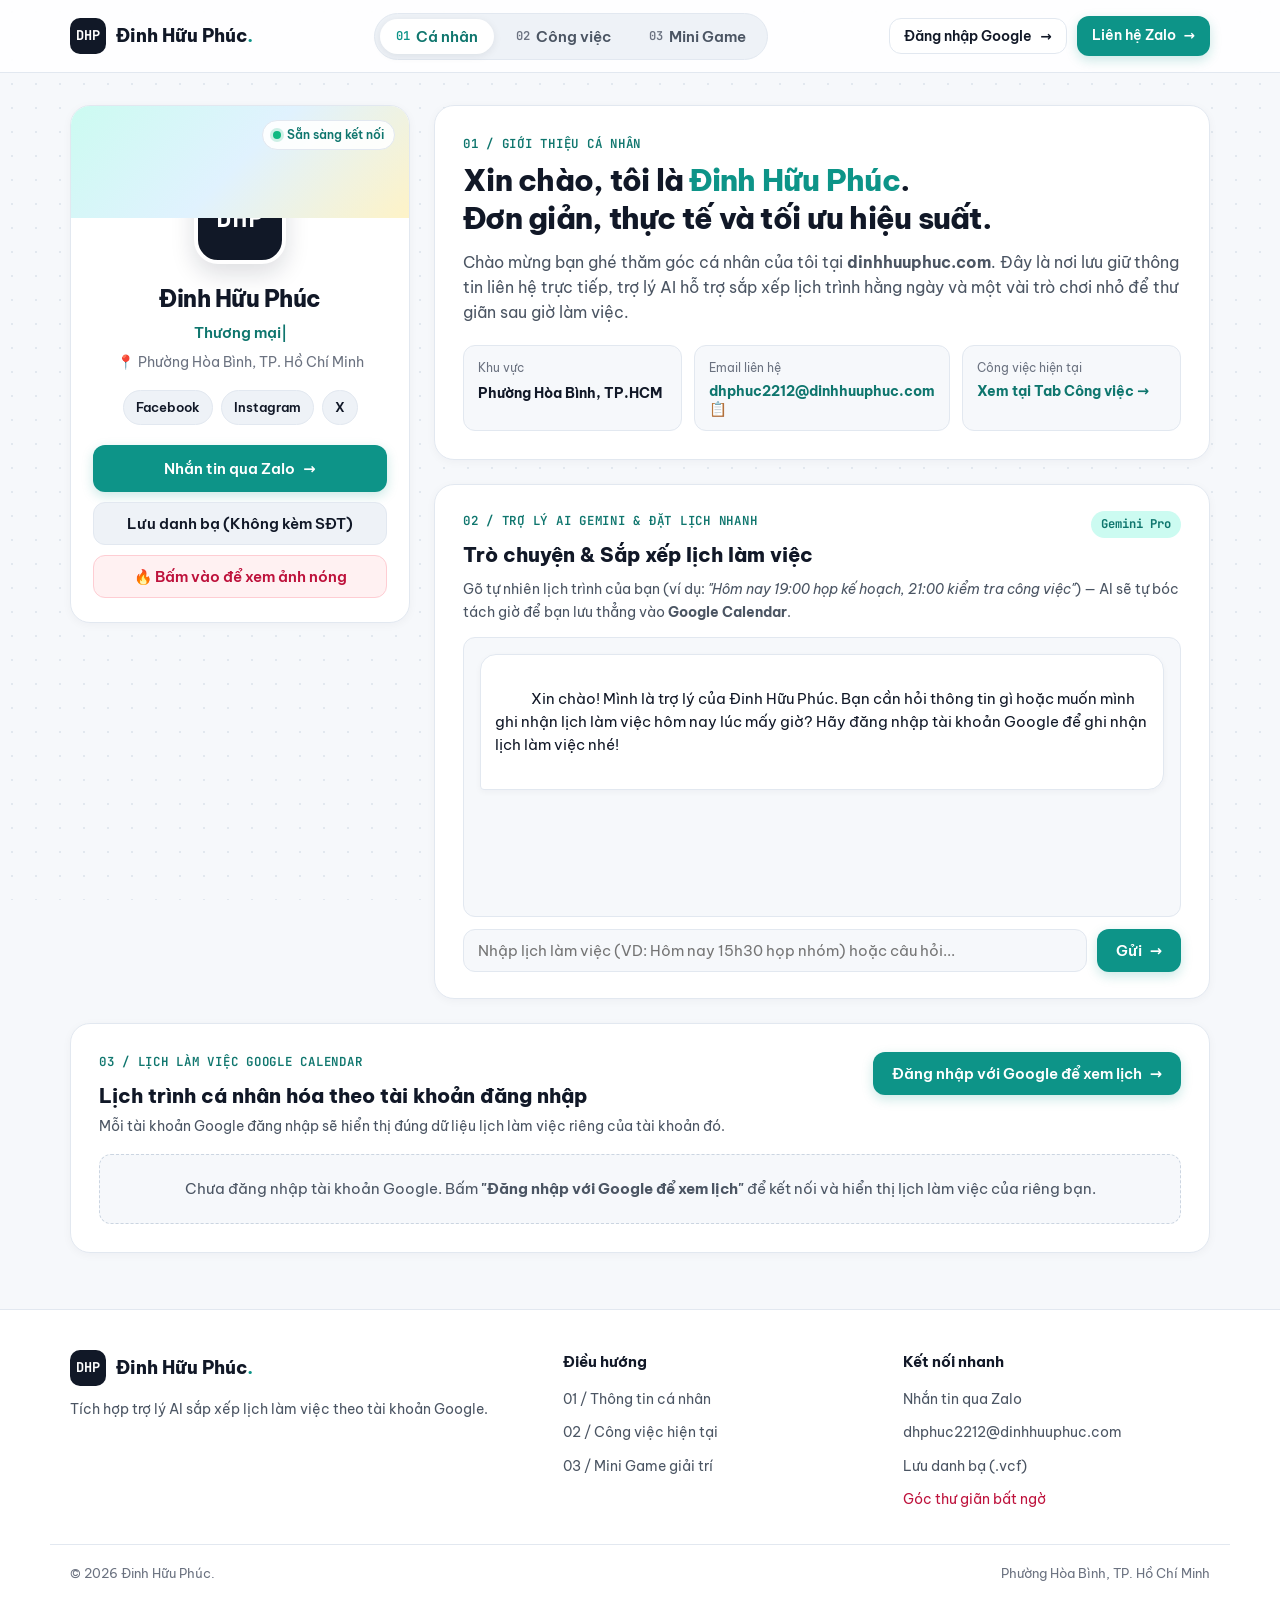
==== index.html @ 6a7efa5b "Update index.html" ====
<script src="./js/calendar-helpers.js"></script>
<script src="./js/calendar-api.js"></script>
<script src="./js/calendar-render.js"></script>
<script src="./js/calendar-ai-bridge.js"></script>
<script src="./js/calendar.js"></script><!DOCTYPE html>
<html lang="vi">
<head>
  <meta charset="UTF-8" />
  <meta name="viewport" content="width=device-width, initial-scale=1.0" />
  <title>Đinh Hữu Phúc — Profile</title>
  <meta name="description" content="Trang thông tin cá nhân của Đinh Hữu Phúc — Kết nối trực tiếp, trợ lý AI Gemini và tiện ích giải trí." />

  <!-- Fonts hiện đại hỗ trợ tiếng Việt sắc nét -->
  <link rel="preconnect" href="https://fonts.googleapis.com" />
  <link rel="preconnect" href="https://fonts.gstatic.com" crossorigin />
  <link href="https://fonts.googleapis.com/css2?family=Be+Vietnam+Pro:wght@400;500;600;700;800&family=JetBrains+Mono:wght@500;600&display=swap" rel="stylesheet" />

  <!-- Google Identity Services (cho Đăng nhập Google & Google Calendar) -->
  <script src="https://accounts.google.com/gsi/client" async defer></script>

  <!-- Tách riêng từng file CSS -->
  <link rel="stylesheet" href="./css/style.css" />
  <link rel="stylesheet" href="./css/chat.css" />
  <link rel="stylesheet" href="./css/calendar-timeline.css" />
  <link rel="stylesheet" href="./css/caro.css" />
  <link rel="stylesheet" href="./css/snake.css" />
  <link rel="stylesheet" href="./css/sudoku.css" />
</head>
<body>
  <!-- Thanh tiến trình cuộn trên mép màn hình -->
  <div id="scrollProgress" class="scroll-progress"></div>

  <!-- Nền chấm tối giản tươi sáng -->
  <div class="ambient-bg" aria-hidden="true"></div>

  <!-- HEADER HOÀN CHỈNH (Phong cách Jony gọn gàng) -->
  <header class="site-header">
    <div class="container header-inner">
      <a href="#about" class="brand-logo" data-tab="about">
        <span class="brand-mark">DHP</span>
        <span class="brand-name">Đinh Hữu Phúc<span class="brand-dot">.</span></span>
      </a>

      <nav class="main-nav" aria-label="Menu chính">
        <button type="button" class="nav-btn active" data-tab="about">
          <span class="nav-num">01</span> Cá nhân
        </button>
        <button type="button" class="nav-btn" data-tab="work">
          <span class="nav-num">02</span> Công việc
        </button>
        <button type="button" class="nav-btn" data-tab="minigame">
          <span class="nav-num">03</span> Mini Game
        </button>
      </nav>

      <div class="header-actions">
        <div id="headerAuthArea" class="header-auth">
          <button type="button" id="googleLoginHeaderBtn" class="btn btn-outline btn-sm hover-arrow">
            <span>Đăng nhập Google</span>
            <span class="arrow">→</span>
          </button>
        </div>
        <a href="https://zalo.me/0983533945" target="_blank" rel="noopener noreferrer" class="btn btn-primary btn-sm hover-arrow">
          <span>Liên hệ Zalo</span>
          <span class="arrow">→</span>
        </a>
      </div>
    </div>
  </header>

  <!-- VÙNG NẠP NỘI DUNG TỪNG TAB -->
  <main class="site-main">
    <div id="sectionMount" class="container section-mount">
      <div class="skeleton-loader">Đang tải không gian cá nhân...</div>
    </div>
  </main>

  <!-- FOOTER HOÀN CHỈNH -->
  <footer class="site-footer">
    <div class="container footer-top">
      <div class="footer-brand-col">
        <div class="footer-logo">
          <span class="brand-mark">DHP</span>
          <span class="brand-name">Đinh Hữu Phúc<span class="brand-dot">.</span></span>
        </div>
        <p class="footer-bio">
        Tích hợp trợ lý AI sắp xếp lịch làm việc theo tài khoản Google.
        </p>
      </div>

      <div class="footer-links-col">
        <h4 class="footer-heading">Điều hướng</h4>
        <ul class="footer-list">
          <li><button type="button" class="footer-nav-link" data-tab="about">01 / Thông tin cá nhân</button></li>
          <li><button type="button" class="footer-nav-link" data-tab="work">02 / Công việc hiện tại</button></li>
          <li><button type="button" class="footer-nav-link" data-tab="minigame">03 / Mini Game giải trí</button></li>
        </ul>
      </div>

      <div class="footer-links-col">
        <h4 class="footer-heading">Kết nối nhanh</h4>
        <ul class="footer-list">
          <li><a href="https://zalo.me/0983533945" target="_blank" rel="noopener noreferrer">Nhắn tin qua Zalo</a></li>
          <li><a href="mailto:contact@gaoongdu.vn">dhphuc2212@dinhhuuphuc.com</a></li>
          <li><button type="button" id="footerVcardBtn" class="footer-nav-link">Lưu danh bạ (.vcf)</button></li>
          <li><button type="button" id="footerTrollBtn" class="footer-nav-link text-danger-soft">Góc thư giãn bất ngờ</button></li>
        </ul>
      </div>
    </div>

    <div class="container footer-bottom">
      <p>© 2026 Đinh Hữu Phúc.</p>
      <p class="footer-loc">Phường Hòa Bình, TP. Hồ Chí Minh</p>
    </div>
  </footer>

  <!-- MODAL TROLL VUI VẺ -->
  <div id="trollModal" class="modal-backdrop hidden" role="dialog" aria-modal="true" aria-labelledby="trollTitle">
    <div class="modal-card hover-card">
      <div class="modal-badge">CẢNH BÁO TÒ MÒ</div>
      <h3 id="trollTitle">Bị bắt quả tang rồi nhé!</h3>
      <p id="trollMessage">
        Làm gì có ảnh nóng nào ở đây đâu! Quay lại trò chuyện với AI hoặc chơi thử ván Cờ Caro, Rắn săn mồi nhé.
      </p>
      <div class="modal-actions">
        <button type="button" id="closeTrollBtn" class="btn btn-primary hover-arrow">
          <span>Đã hiểu, quay lại</span>
          <span class="arrow">→</span>
        </button>
      </div>
    </div>
  </div>

  <!-- TOAST THÔNG BÁO -->
  <div id="toastNotice" class="toast-notice" role="status" aria-live="polite"></div>

  <!-- Tách riêng từng file JS -->
<!-- Tách riêng từng file JS -->
    <script src="./js/work.js"></script>
    <script src="./js/calendar-helpers.js"></script>
    <script src="./js/calendar-api.js"></script>
    <script src="./js/calendar-render.js"></script>
    <script src="./js/calendar-ai-bridge.js"></script>
    <script src="./js/calendar.js"></script>
    <script src="./js/chat.js"></script>
    <script src="./js/caro.js"></script>
    <script src="./js/snake.js"></script>
    <script src="./js/sudoku.js"></script>
    <script src="./js/app.js"></script>
</body>
</html>
---- css/style.css ----
:root {
  --bg-page: #f6f8fb;
  --bg-surface: #ffffff;
  --bg-subtle: #eef2f7;
  --text-primary: #111827;
  --text-secondary: #4b5563;
  --text-muted: #6b7280;
  --border-color: #e2e8f0;
  --border-hover: #0d9488;
  --accent: #0d9488;
  --accent-dark: #0f766e;
  --accent-soft: #ccfbf1;
  --warm-accent: #d97706;
  --shadow-sm: 0 2px 10px rgba(15, 23, 42, 0.04);
  --shadow-hover: 0 14px 30px rgba(13, 148, 136, 0.12);
  --radius-lg: 20px;
  --radius-md: 12px;
  --radius-sm: 8px;
  --font-sans: "Be Vietnam Pro", system-ui, -apple-system, sans-serif;
  --font-mono: "JetBrains Mono", monospace;
}

* {
  box-sizing: border-box;
  margin: 0;
  padding: 0;
}

html {
  scroll-behavior: smooth;
}

body {
  font-family: var(--font-sans);
  background-color: var(--bg-page);
  color: var(--text-primary);
  line-height: 1.6;
  min-height: 100vh;
  display: flex;
  flex-direction: column;
  position: relative;
  overflow-x: hidden;
}

.ambient-bg {
  position: fixed;
  inset: 0;
  z-index: -1;
  background-image: radial-gradient(#cbd5e1 1px, transparent 1px);
  background-size: 24px 24px;
  opacity: 0.45;
  pointer-events: none;
}

.scroll-progress {
  position: fixed;
  top: 0;
  left: 0;
  height: 3px;
  width: 0%;
  background: linear-gradient(90deg, var(--accent), #2dd4bf, var(--warm-accent));
  z-index: 1000;
  transition: width 0.1s ease-out;
}

.container {
  width: 100%;
  max-width: 1180px;
  margin: 0 auto;
  padding: 0 20px;
}

.site-header {
  position: sticky;
  top: 0;
  z-index: 900;
  background: rgba(255, 255, 255, 0.86);
  backdrop-filter: blur(14px);
  border-bottom: 1px solid var(--border-color);
}

.header-inner {
  height: 72px;
  display: flex;
  align-items: center;
  justify-content: space-between;
  gap: 16px;
}

.brand-logo {
  display: inline-flex;
  align-items: center;
  gap: 10px;
  text-decoration: none;
  color: var(--text-primary);
  font-weight: 800;
  font-size: 1.1rem;
}

.brand-mark {
  display: inline-flex;
  align-items: center;
  justify-content: center;
  width: 36px;
  height: 36px;
  border-radius: 10px;
  background: var(--text-primary);
  color: #ffffff;
  font-family: var(--font-mono);
  font-size: 0.85rem;
  font-weight: 700;
  transition: transform 0.25s ease, background-color 0.25s ease;
}

.brand-logo:hover .brand-mark {
  transform: rotate(-6deg) scale(1.05);
  background: var(--accent);
}

.brand-dot {
  color: var(--accent);
}

.main-nav {
  display: flex;
  align-items: center;
  gap: 6px;
  background: var(--bg-subtle);
  padding: 5px;
  border-radius: 999px;
  border: 1px solid var(--border-color);
}

.nav-btn {
  border: none;
  background: transparent;
  color: var(--text-secondary);
  font-family: inherit;
  font-size: 0.92rem;
  font-weight: 600;
  padding: 8px 16px;
  border-radius: 999px;
  cursor: pointer;
  display: inline-flex;
  align-items: center;
  gap: 6px;
  transition: all 0.22s ease;
}

.nav-num {
  font-family: var(--font-mono);
  font-size: 0.76rem;
  color: var(--text-muted);
}

.nav-btn:hover {
  color: var(--text-primary);
  background: rgba(255, 255, 255, 0.7);
}

.nav-btn.active {
  background: var(--bg-surface);
  color: var(--accent-dark);
  box-shadow: 0 2px 8px rgba(15, 23, 42, 0.08);
}

.nav-btn.active .nav-num {
  color: var(--accent);
}

.header-actions {
  display: flex;
  align-items: center;
  gap: 10px;
}

.btn {
  display: inline-flex;
  align-items: center;
  justify-content: center;
  gap: 8px;
  font-family: inherit;
  font-weight: 600;
  font-size: 0.92rem;
  padding: 11px 18px;
  border-radius: var(--radius-md);
  border: 1px solid transparent;
  cursor: pointer;
  text-decoration: none;
  transition: transform 0.22s ease, box-shadow 0.22s ease, background-color 0.22s ease, border-color 0.22s ease;
}

.btn-sm {
  padding: 8px 14px;
  font-size: 0.85rem;
}

.btn-block {
  width: 100%;
}

.btn-primary {
  background: var(--accent);
  color: #ffffff;
  box-shadow: 0 4px 12px rgba(13, 148, 136, 0.22);
}

.btn-primary:hover {
  background: var(--accent-dark);
  transform: translateY(-2px);
  box-shadow: 0 8px 20px rgba(13, 148, 136, 0.3);
}

.btn-secondary {
  background: var(--bg-subtle);
  color: var(--text-primary);
  border-color: var(--border-color);
}

.btn-secondary:hover {
  background: #e2e8f0;
  border-color: #cbd5e1;
}

.btn-outline {
  background: var(--bg-surface);
  color: var(--text-primary);
  border-color: var(--border-color);
}

.btn-outline:hover {
  border-color: var(--accent);
  color: var(--accent-dark);
  transform: translateY(-2px);
}

.btn-troll {
  background: #fff1f2;
  color: #be123c;
  border-color: #fecdd3;
}

.btn-troll:hover {
  background: #ffe4e6;
  border-color: #fda4af;
}

.hover-arrow .arrow {
  display: inline-block;
  transition: transform 0.22s ease;
}

.hover-arrow:hover .arrow {
  transform: translateX(4px);
}

.hover-card {
  background: var(--bg-surface);
  border: 1px solid var(--border-color);
  border-radius: var(--radius-lg);
  box-shadow: var(--shadow-sm);
  transition: transform 0.28s cubic-bezier(0.22, 1, 0.36, 1), box-shadow 0.28s ease, border-color 0.28s ease;
}

.hover-card:hover {
  transform: translateY(-3px);
  border-color: rgba(13, 148, 136, 0.45);
  box-shadow: var(--shadow-hover);
}

.hover-lift {
  transition: transform 0.22s ease, border-color 0.22s ease, background-color 0.22s ease;
}

.hover-lift:hover {
  transform: translateY(-2px);
  border-color: var(--accent);
}

.site-main {
  flex: 1;
  padding: 32px 0 56px;
}

.fade-slide-in {
  animation: fadeSlideUp 0.36s cubic-bezier(0.22, 1, 0.36, 1) forwards;
}

@keyframes fadeSlideUp {
  from {
    opacity: 0;
    transform: translateY(12px);
  }
  to {
    opacity: 1;
    transform: translateY(0);
  }
}

.hero-grid {
  display: grid;
  grid-template-columns: 340px 1fr;
  gap: 24px;
  align-items: start;
}

.profile-card {
  overflow: hidden;
  text-align: center;
}

.profile-cover {
  height: 112px;
  background: linear-gradient(135deg, #ccfbf1 0%, #e0f2fe 50%, #fef3c7 100%);
  position: relative;
  padding: 14px;
  display: flex;
  justify-content: flex-end;
  align-items: flex-start;
}

.status-pill {
  display: inline-flex;
  align-items: center;
  gap: 6px;
  background: rgba(255, 255, 255, 0.9);
  border: 1px solid var(--border-color);
  padding: 4px 10px;
  border-radius: 999px;
  font-size: 0.78rem;
  font-weight: 600;
  color: var(--accent-dark);
}

.status-dot {
  width: 8px;
  height: 8px;
  border-radius: 50%;
  background: #10b981;
  box-shadow: 0 0 0 3px rgba(16, 185, 129, 0.2);
}

.profile-avatar-wrap {
  margin-top: -46px;
  display: flex;
  justify-content: center;
}

.profile-avatar-monogram,
.profile-avatar-img {
  width: 92px;
  height: 92px;
  border-radius: 24px;
  border: 4px solid var(--bg-surface);
  background: var(--text-primary);
  color: #ffffff;
  font-family: var(--font-mono);
  font-size: 1.65rem;
  font-weight: 700;
  display: flex;
  align-items: center;
  justify-content: center;
  box-shadow: 0 10px 24px rgba(15, 23, 42, 0.14);
  object-fit: cover;
}

.profile-body {
  padding: 16px 22px 24px;
}

.profile-name {
  font-size: 1.45rem;
  font-weight: 800;
  letter-spacing: -0.02em;
}

.profile-role {
  color: var(--accent-dark);
  font-weight: 600;
  font-size: 0.92rem;
  margin-top: 4px;
  min-height: 24px;
}

.cursor-blink {
  animation: blink 1s infinite;
}

@keyframes blink {
  50% { opacity: 0; }
}

.profile-address {
  font-size: 0.88rem;
  color: var(--text-muted);
  margin-top: 6px;
}

.social-row {
  display: flex;
  justify-content: center;
  gap: 8px;
  margin: 16px 0 20px;
}

.social-pill {
  padding: 6px 12px;
  border-radius: 999px;
  border: 1px solid var(--border-color);
  background: var(--bg-subtle);
  color: var(--text-primary);
  font-size: 0.82rem;
  font-weight: 600;
  text-decoration: none;
}

.profile-cta-stack {
  display: flex;
  flex-direction: column;
  gap: 10px;
}

.intro-column {
  display: flex;
  flex-direction: column;
  gap: 24px;
}

.intro-card {
  padding: 28px;
}

.section-eyebrow {
  font-family: var(--font-mono);
  font-size: 0.78rem;
  font-weight: 600;
  letter-spacing: 0.06em;
  color: var(--accent-dark);
  margin-bottom: 8px;
}

.hero-headline {
  font-size: 1.85rem;
  line-height: 1.28;
  font-weight: 800;
  letter-spacing: -0.025em;
  margin-bottom: 12px;
}

.text-accent {
  color: var(--accent);
}

.hero-subtext {
  color: var(--text-secondary);
  font-size: 0.98rem;
  margin-bottom: 20px;
}

.info-mini-grid {
  display: grid;
  grid-template-columns: repeat(3, 1fr);
  gap: 12px;
}

.info-mini-box {
  background: var(--bg-page);
  border: 1px solid var(--border-color);
  border-radius: var(--radius-md);
  padding: 12px 14px;
  display: flex;
  flex-direction: column;
  gap: 4px;
}

.mini-label {
  font-size: 0.78rem;
  color: var(--text-muted);
}

.mini-value {
  font-size: 0.9rem;
  font-weight: 700;
  color: var(--text-primary);
  text-align: left;
  background: none;
  border: none;
  padding: 0;
  font-family: inherit;
}

.copy-trigger,
.link-trigger {
  cursor: pointer;
  color: var(--accent-dark);
}

.work-hero-card,
.pricing-card {
  padding: 28px;
  margin-bottom: 24px;
}

.work-hero-top {
  display: flex;
  justify-content: space-between;
  align-items: flex-start;
  gap: 16px;
  flex-wrap: wrap;
  margin-bottom: 14px;
}

.section-title {
  font-size: 1.65rem;
  font-weight: 800;
  letter-spacing: -0.02em;
}

.work-company {
  font-size: 0.98rem;
  color: var(--text-secondary);
  margin-top: 4px;
}

.work-hero-actions {
  display: flex;
  gap: 10px;
  flex-wrap: wrap;
}

.work-desc {
  color: var(--text-secondary);
  margin-bottom: 20px;
}

.pillars-grid {
  display: grid;
  grid-template-columns: repeat(3, 1fr);
  gap: 14px;
}

.pillar-box {
  background: var(--bg-page);
  border: 1px solid var(--border-color);
  border-radius: var(--radius-md);
  padding: 16px;
}

.pillar-num {
  font-family: var(--font-mono);
  font-size: 0.8rem;
  font-weight: 700;
  color: var(--accent);
}

.pillar-box h4 {
  margin: 6px 0 4px;
  font-size: 1rem;
}

.pillar-box p {
  font-size: 0.88rem;
  color: var(--text-secondary);
}

.pricing-header {
  display: flex;
  justify-content: space-between;
  align-items: flex-end;
  gap: 16px;
  flex-wrap: wrap;
  margin-bottom: 18px;
}

.search-input {
  width: 300px;
  max-width: 100%;
  padding: 10px 14px;
  border-radius: var(--radius-md);
  border: 1px solid var(--border-color);
  background: var(--bg-page);
  font-family: inherit;
  font-size: 0.9rem;
  outline: none;
  transition: border-color 0.2s ease;
}

.search-input:focus {
  border-color: var(--accent);
  background: #ffffff;
}

.table-responsive {
  width: 100%;
  overflow-x: auto;
}

.price-table {
  width: 100%;
  border-collapse: collapse;
  font-size: 0.92rem;
}

.price-table th {
  background: var(--bg-subtle);
  color: var(--text-primary);
  font-weight: 700;
  text-align: left;
  padding: 12px 14px;
  border-bottom: 2px solid var(--border-color);
}

.price-table td {
  padding: 12px 14px;
  border-bottom: 1px solid var(--border-color);
  transition: background-color 0.18s ease;
}

.price-table tbody tr:hover td {
  background-color: #f0fdfa;
}

.text-center { text-align: center !important; }
.text-right { text-align: right !important; }

.price-badge {
  font-family: var(--font-mono);
  font-weight: 700;
  color: var(--accent-dark);
}

.site-footer {
  background: var(--bg-surface);
  border-top: 1px solid var(--border-color);
  margin-top: auto;
  padding-top: 40px;
}

.footer-top {
  display: grid;
  grid-template-columns: 1.5fr 1fr 1fr;
  gap: 32px;
  padding-bottom: 32px;
}

.footer-logo {
  display: flex;
  align-items: center;
  gap: 10px;
  font-weight: 800;
  font-size: 1.1rem;
  margin-bottom: 12px;
}

.footer-bio {
  color: var(--text-secondary);
  font-size: 0.9rem;
  max-width: 420px;
}

.footer-heading {
  font-size: 0.92rem;
  font-weight: 700;
  margin-bottom: 12px;
}

.footer-list {
  list-style: none;
  display: flex;
  flex-direction: column;
  gap: 8px;
}

.footer-list a,
.footer-nav-link {
  color: var(--text-secondary);
  text-decoration: none;
  font-size: 0.9rem;
  background: none;
  border: none;
  padding: 0;
  font-family: inherit;
  cursor: pointer;
  text-align: left;
  transition: color 0.2s ease, transform 0.2s ease;
}

.footer-list a:hover,
.footer-nav-link:hover {
  color: var(--accent-dark);
  transform: translateX(3px);
}

.text-danger-soft {
  color: #be123c !important;
}

.footer-bottom {
  border-top: 1px solid var(--border-color);
  padding: 18px 20px;
  display: flex;
  justify-content: space-between;
  align-items: center;
  flex-wrap: wrap;
  gap: 10px;
  font-size: 0.84rem;
  color: var(--text-muted);
}

.modal-backdrop {
  position: fixed;
  inset: 0;
  background: rgba(15, 23, 42, 0.5);
  backdrop-filter: blur(4px);
  display: flex;
  align-items: center;
  justify-content: center;
  padding: 20px;
  z-index: 1200;
}

.modal-backdrop.hidden {
  display: none;
}

.modal-card {
  max-width: 420px;
  width: 100%;
  padding: 28px;
  text-align: center;
}

.modal-badge {
  display: inline-block;
  font-family: var(--font-mono);
  font-size: 0.75rem;
  font-weight: 700;
  padding: 4px 10px;
  border-radius: 999px;
  background: #ffe4e6;
  color: #be123c;
  margin-bottom: 10px;
}

.modal-card h3 {
  font-size: 1.3rem;
  margin-bottom: 8px;
}

.modal-card p {
  color: var(--text-secondary);
  font-size: 0.94rem;
  margin-bottom: 20px;
}

.toast-notice {
  position: fixed;
  bottom: 24px;
  right: 24px;
  background: var(--text-primary);
  color: #ffffff;
  padding: 12px 18px;
  border-radius: var(--radius-md);
  font-size: 0.88rem;
  font-weight: 600;
  box-shadow: 0 12px 28px rgba(15, 23, 42, 0.25);
  opacity: 0;
  transform: translateY(12px);
  pointer-events: none;
  transition: all 0.25s ease;
  z-index: 1300;
}

.toast-notice.show {
  opacity: 1;
  transform: translateY(0);
}

.hidden {
  display: none !important;
}

@media (max-width: 960px) {
  .hero-grid {
    grid-template-columns: 1fr;
  }
  .info-mini-grid,
  .pillars-grid,
  .footer-top {
    grid-template-columns: 1fr;
  }
  .header-inner {
    height: auto;
    padding: 12px 20px;
    flex-wrap: wrap;
  }
  .main-nav {
    order: 3;
    width: 100%;
    justify-content: center;
  }
}
---- css/chat.css ----
.ai-hub-card {
  padding: 26px 28px;
}

.ai-hub-header {
  display: flex;
  justify-content: space-between;
  align-items: flex-start;
  gap: 12px;
  margin-bottom: 8px;
}

.card-title {
  font-size: 1.22rem;
  font-weight: 800;
}

.ai-status-badge {
  font-family: var(--font-mono);
  font-size: 0.76rem;
  font-weight: 700;
  padding: 4px 10px;
  border-radius: 999px;
  background: var(--accent-soft);
  color: var(--accent-dark);
}

.ai-hint {
  font-size: 0.88rem;
  color: var(--text-secondary);
  margin-bottom: 14px;
}

.chat-messages {
  height: 280px;
  overflow-y: auto;
  background: var(--bg-page);
  border: 1px solid var(--border-color);
  border-radius: var(--radius-md);
  padding: 16px;
  display: flex;
  flex-direction: column;
  gap: 12px;
  margin-bottom: 12px;
}

.chat-row {
  display: flex;
  flex-direction: column;
  max-width: 84%;
}

.chat-row.user {
  align-self: flex-end;
  align-items: flex-end;
}

.chat-row.bot {
  align-self: flex-start;
  align-items: flex-start;
}

.chat-sender {
  font-size: 0.72rem;
  font-weight: 700;
  color: var(--text-secondary);
  margin-bottom: 4px;
  padding: 0 4px;
}

.chat-bubble {
  max-width: 100%;
  padding: 10px 14px;
  border-radius: 16px;
  font-size: 0.92rem;
  line-height: 1.55;
  white-space: pre-wrap;
  word-break: break-word;
}

.chat-bubble.bot {
  align-self: flex-start;
  background: #ffffff;
  border: 1px solid var(--border-color);
  border-bottom-left-radius: 4px;
  color: var(--text-primary);
  box-shadow: 0 2px 6px rgba(15, 23, 42, 0.04);
}

.chat-bubble.user {
  align-self: flex-end;
  background: var(--accent);
  border-bottom-right-radius: 4px;
  color: #ffffff;
  box-shadow: 0 2px 6px rgba(13, 148, 136, 0.18);
}

.schedule-draft {
  background: #f0fdfa;
  border: 1px solid #99f6e4;
  border-radius: var(--radius-md);
  padding: 12px 14px;
  margin-top: 8px;
  display: flex;
  justify-content: space-between;
  align-items: center;
  gap: 12px;
  flex-wrap: wrap;
}

.draft-details {
  font-size: 0.88rem;
  color: var(--text-primary);
  margin-top: 2px;
}

.draft-actions {
  display: flex;
  gap: 8px;
}

.chat-input-bar {
  display: flex;
  gap: 10px;
}

.chat-input {
  flex: 1;
  padding: 11px 14px;
  border-radius: var(--radius-md);
  border: 1px solid var(--border-color);
  background: var(--bg-page);
  font-family: inherit;
  font-size: 0.92rem;
  outline: none;
  transition: border-color 0.2s ease, background-color 0.2s ease;
}

.chat-input:focus {
  border-color: var(--accent);
  background: #ffffff;
}

.calendar-section-card {
  margin-top: 24px;
  padding: 28px;
}

.calendar-header {
  display: flex;
  justify-content: space-between;
  align-items: flex-start;
  gap: 16px;
  flex-wrap: wrap;
  margin-bottom: 16px;
}

.calendar-sub {
  font-size: 0.9rem;
  color: var(--text-secondary);
  margin-top: 4px;
}

.calendar-user-bar {
  display: flex;
  justify-content: space-between;
  align-items: center;
  flex-wrap: wrap;
  gap: 12px;
  padding: 12px 16px;
  border-radius: var(--radius-md);
  background: var(--bg-page);
  border: 1px solid var(--border-color);
  margin-bottom: 16px;
}

.user-info-pill {
  display: inline-flex;
  align-items: center;
  gap: 8px;
  font-size: 0.9rem;
}

.user-bar-actions {
  display: flex;
  gap: 8px;
}

.calendar-events-grid {
  display: grid;
  grid-template-columns: repeat(auto-fill, minmax(260px, 1fr));
  gap: 14px;
}

.calendar-empty-state {
  grid-column: 1 / -1;
  padding: 22px;
  text-align: center;
  background: var(--bg-page);
  border: 1px dashed #cbd5e1;
  border-radius: var(--radius-md);
  color: var(--text-secondary);
  font-size: 0.92rem;
}

.event-card {
  background: var(--bg-page);
  border: 1px solid var(--border-color);
  border-left: 4px solid var(--accent);
  border-radius: var(--radius-md);
  padding: 14px 16px;
  transition: transform 0.2s ease, box-shadow 0.2s ease;
}

.event-card:hover {
  transform: translateY(-2px);
  box-shadow: var(--shadow-sm);
}

.event-time {
  font-family: var(--font-mono);
  font-size: 0.8rem;
  font-weight: 600;
  color: var(--accent-dark);
  margin-bottom: 4px;
}

.event-title {
  font-weight: 700;
  font-size: 0.98rem;
  color: var(--text-primary);
}

.event-desc {
  font-size: 0.85rem;
  color: var(--text-secondary);
  margin-top: 4px;
}
---- css/calendar-timeline.css ----
.dhp-agenda-wrap {
  display: flex;
  flex-direction: column;
  gap: 14px;
  width: 100%;
  grid-column: 1 / -1;
}

.dhp-day-toolbar {
  display: flex;
  flex-wrap: wrap;
  align-items: center;
  justify-content: space-between;
  gap: 10px;
  background: #f8fafc;
  border: 1px solid #e2e8f0;
  border-radius: 14px;
  padding: 12px 14px;
}

.dhp-nav-group {
  display: flex;
  align-items: center;
  gap: 8px;
  flex-wrap: wrap;
}

.dhp-date-title-box {
  display: flex;
  align-items: center;
  gap: 8px;
  font-weight: 700;
  font-size: 1.02rem;
  color: #0f172a;
}

.dhp-date-picker {
  border: 1px solid #cbd5e1;
  border-radius: 8px;
  padding: 4px 8px;
  font-size: 0.85rem;
  background: #fff;
  color: #0f172a;
  cursor: pointer;
}

.dhp-sub-toolbar {
  display: flex;
  flex-wrap: wrap;
  align-items: center;
  justify-content: space-between;
  gap: 10px;
  padding: 0 4px;
  font-size: 0.86rem;
  color: #475569;
}

.dhp-toggle-label {
  display: inline-flex;
  align-items: center;
  gap: 6px;
  cursor: pointer;
  user-select: none;
  font-weight: 500;
}

.dhp-weather-pill {
  display: inline-flex;
  align-items: center;
  gap: 6px;
  background: #eff6ff;
  color: #1e40af;
  border: 1px solid #bfdbfe;
  border-radius: 999px;
  padding: 4px 12px;
  font-size: 0.82rem;
  font-weight: 500;
}

.dhp-allday-strip {
  display: flex;
  flex-wrap: wrap;
  align-items: center;
  gap: 8px;
  background: #f1f5f9;
  border-radius: 10px;
  padding: 8px 12px;
  font-size: 0.85rem;
}

.dhp-allday-pill {
  background: #fff;
  border: 1px solid #cbd5e1;
  border-radius: 999px;
  padding: 3px 10px;
  font-weight: 500;
  color: #334155;
  display: inline-flex;
  align-items: center;
  gap: 5px;
}

.dhp-timeline-list {
  display: flex;
  flex-direction: column;
  position: relative;
  padding: 4px 0;
}

.dhp-tl-row {
  display: grid;
  grid-template-columns: 96px 24px 1fr;
  gap: 10px;
  align-items: stretch;
}

.dhp-tl-time {
  text-align: right;
  padding-top: 12px;
  font-size: 0.84rem;
  color: #334155;
  font-weight: 600;
  line-height: 1.3;
}

.dhp-tl-dur {
  display: block;
  font-size: 0.74rem;
  font-weight: 400;
  color: #64748b;
  margin-top: 2px;
}

.dhp-tl-axis {
  display: flex;
  flex-direction: column;
  align-items: center;
  position: relative;
}

.dhp-tl-line {
  width: 2px;
  flex: 1;
  background: #e2e8f0;
}

.dhp-tl-dot {
  width: 12px;
  height: 12px;
  border-radius: 50%;
  margin-top: 15px;
  flex-shrink: 0;
  background: #94a3b8;
  border: 2px solid #fff;
  box-shadow: 0 0 0 2px #cbd5e1;
  z-index: 1;
}

.dhp-tl-row.is-past .dhp-tl-dot {
  background: #94a3b8;
  box-shadow: 0 0 0 2px #e2e8f0;
}

.dhp-tl-row.is-now .dhp-tl-dot {
  background: #0f766e;
  box-shadow: 0 0 0 3px #99f6e4;
}

.dhp-tl-row.is-upcoming .dhp-tl-dot {
  background: #2563eb;
  box-shadow: 0 0 0 2px #bfdbfe;
}

.dhp-tl-card {
  margin: 6px 0;
  background: #fff;
  border: 1px solid #e2e8f0;
  border-left-width: 4px;
  border-radius: 12px;
  padding: 11px 14px;
  transition: all 0.2s ease;
  box-shadow: 0 1px 3px rgba(15, 23, 42, 0.03);
}

.dhp-tl-row.is-past .dhp-tl-card {
  opacity: 0.68;
  background: #f8fafc;
}

.dhp-tl-row.is-now .dhp-tl-card {
  border-color: #0f766e;
  border-left-width: 5px;
  background: #f0fdfa;
  box-shadow: 0 4px 12px rgba(15, 118, 110, 0.1);
}

/* Nhãn màu theo nhóm công việc */
.dhp-tag-urgent {
  border-left-color: #dc2626 !important;
}
.dhp-tag-business {
  border-left-color: #059669 !important;
}
.dhp-tag-meeting {
  border-left-color: #d97706 !important;
}
.dhp-tag-personal {
  border-left-color: #2563eb !important;
}

.dhp-card-top {
  display: flex;
  align-items: flex-start;
  justify-content: space-between;
  gap: 10px;
}

.dhp-card-title {
  font-weight: 700;
  font-size: 0.96rem;
  color: #0f172a;
  line-height: 1.4;
}

.dhp-tl-row.is-past .dhp-card-title {
  text-decoration: line-through;
  color: #64748b;
}

.dhp-badges {
  display: flex;
  flex-wrap: wrap;
  align-items: center;
  gap: 6px;
  margin-bottom: 4px;
}

.dhp-badge {
  font-size: 0.72rem;
  font-weight: 700;
  padding: 2px 8px;
  border-radius: 999px;
  letter-spacing: 0.02em;
}

.dhp-badge-now {
  background: #0f766e;
  color: #fff;
}
.dhp-badge-countdown {
  background: #fef3c7;
  color: #92400e;
}
.dhp-badge-cat-urgent {
  background: #fee2e2;
  color: #b91c1c;
}
.dhp-badge-cat-business {
  background: #d1fae5;
  color: #065f46;
}
.dhp-badge-cat-meeting {
  background: #fef3c7;
  color: #92400e;
}
.dhp-badge-cat-personal {
  background: #dbeafe;
  color: #1e40af;
}

.dhp-card-desc {
  font-size: 0.84rem;
  color: #475569;
  margin-top: 4px;
  white-space: pre-line;
}

.dhp-rain-warn {
  margin-top: 6px;
  font-size: 0.8rem;
  color: #b45309;
  background: #fffbeb;
  border: 1px solid #fde68a;
  border-radius: 8px;
  padding: 5px 9px;
  display: inline-block;
}

.dhp-subtasks {
  margin-top: 8px;
  padding-top: 8px;
  border-top: 1px dashed #e2e8f0;
  display: flex;
  flex-direction: column;
  gap: 4px;
}

.dhp-subtask-item {
  display: flex;
  align-items: center;
  gap: 6px;
  font-size: 0.82rem;
  color: #334155;
  cursor: pointer;
}

.dhp-subtask-item.done span {
  text-decoration: line-through;
  color: #94a3b8;
}

.dhp-add-subtask {
  margin-top: 4px;
  display: inline-flex;
  align-items: center;
  gap: 4px;
  font-size: 0.78rem;
  color: #0f766e;
  background: none;
  border: none;
  padding: 0;
  cursor: pointer;
  font-weight: 600;
}

.dhp-free-slot {
  display: grid;
  grid-template-columns: 96px 24px 1fr;
  gap: 10px;
  align-items: center;
  margin: 2px 0;
}

.dhp-free-banner {
  border: 1px dashed #cbd5e1;
  border-radius: 10px;
  padding: 6px 12px;
  font-size: 0.8rem;
  color: #64748b;
  display: flex;
  align-items: center;
  justify-content: space-between;
  gap: 8px;
  background: rgba(248, 250, 252, 0.7);
}

.dhp-quick-add-btn {
  background: none;
  border: none;
  color: #0f766e;
  font-weight: 600;
  font-size: 0.8rem;
  cursor: pointer;
  padding: 0;
}

.dhp-quick-add-btn:hover {
  text-decoration: underline;
}

.dhp-now-divider {
  display: grid;
  grid-template-columns: 96px 24px 1fr;
  gap: 10px;
  align-items: center;
  margin: 2px 0;
}

.dhp-now-label {
  text-align: right;
  font-size: 0.74rem;
  font-weight: 700;
  color: #dc2626;
}

.dhp-now-line {
  height: 2px;
  background: #dc2626;
  position: relative;
  border-radius: 2px;
}

@media (max-width: 640px) {
  .dhp-tl-row,
  .dhp-free-slot,
  .dhp-now-divider {
    grid-template-columns: 72px 18px 1fr;
    gap: 6px;
  }
  .dhp-tl-time {
    font-size: 0.78rem;
  }
}
/* Checkbox hoàn thành cho từng sự kiện chính */
.dhp-event-title-row {
  display: flex;
  align-items: center;
  gap: 10px;
  margin-top: 4px;
}

.dhp-event-done-cb {
  width: 18px;
  height: 18px;
  accent-color: var(--accent, #0d9488);
  cursor: pointer;
  flex-shrink: 0;
}

.dhp-tl-row.is-done .dhp-card-title {
  text-decoration: line-through;
  opacity: 0.65;
}

.dhp-card-actions {
  display: flex;
  align-items: center;
  gap: 6px;
  flex-shrink: 0;
}

/* Form chỉnh sửa sự kiện ngay tại thẻ */
.dhp-edit-box {
  margin-top: 12px;
  padding: 12px;
  background: #f8fafc;
  border: 1px solid #cbd5e1;
  border-radius: 10px;
  display: flex;
  flex-direction: column;
  gap: 8px;
}

.dhp-edit-grid {
  display: grid;
  grid-template-columns: 1.4fr 1fr 1fr;
  gap: 8px;
}

@media (max-width: 640px) {
  .dhp-edit-grid {
    grid-template-columns: 1fr;
  }
}

.dhp-edit-input {
  width: 100%;
  padding: 7px 10px;
  border: 1px solid #cbd5e1;
  border-radius: 8px;
  font-family: inherit;
  font-size: 0.86rem;
  background: #ffffff;
}

.dhp-edit-input:focus {
  outline: none;
  border-color: var(--accent, #0d9488);
}

.dhp-edit-actions {
  display: flex;
  justify-content: flex-end;
  gap: 8px;
  margin-top: 4px;
}
/* Nhóm nút hành động bên phải thanh điều hướng ngày */
.dhp-nav-right {
  display: flex;
  align-items: center;
  gap: 8px;
  flex-wrap: wrap;
}

/* Khung form thêm lịch thủ công mở trượt đầu timeline */
.dhp-manual-create-box {
  margin-bottom: 16px;
  padding: 16px;
  background: #f0fdfa;
  border: 1px solid #99f6e4;
  border-radius: 12px;
  display: flex;
  flex-direction: column;
  gap: 10px;
  box-shadow: 0 4px 12px rgba(13, 148, 136, 0.08);
  animation: dhpSlideDown 0.2s ease-out;
}

@keyframes dhpSlideDown {
  from {
    opacity: 0;
    transform: translateY(-6px);
  }
  to {
    opacity: 1;
    transform: translateY(0);
  }
}

.dhp-manual-create-header {
  display: flex;
  justify-content: space-between;
  align-items: center;
  font-size: 0.92rem;
  font-weight: 700;
  color: var(--accent-dark, #0f766e);
}

.dhp-manual-create-header span.dhp-date-hint {
  font-size: 0.8rem;
  font-weight: 600;
  color: var(--text-secondary, #64748b);
}

.dhp-empty-actions {
  display: flex;
  justify-content: center;
  gap: 10px;
  flex-wrap: wrap;
  margin-top: 10px;
}
---- css/caro.css ----
.minigame-shell {
  padding: 28px;
}

.minigame-header {
  display: flex;
  justify-content: space-between;
  align-items: center;
  gap: 16px;
  flex-wrap: wrap;
  margin-bottom: 20px;
}

.game-switcher {
  display: flex;
  gap: 8px;
  flex-wrap: wrap;
}

.game-tab-btn {
  padding: 9px 16px;
  border-radius: var(--radius-md);
  border: 1px solid var(--border-color);
  background: var(--bg-page);
  font-family: inherit;
  font-weight: 600;
  font-size: 0.9rem;
  cursor: pointer;
  transition: all 0.2s ease;
}

.game-tab-btn:hover {
  border-color: var(--accent);
}

.game-tab-btn.active {
  background: var(--accent);
  color: #ffffff;
  border-color: var(--accent);
}

.game-toolbar {
  display: flex;
  justify-content: space-between;
  align-items: center;
  gap: 12px;
  flex-wrap: wrap;
  margin-bottom: 16px;
  padding: 12px 16px;
  background: var(--bg-page);
  border-radius: var(--radius-md);
  border: 1px solid var(--border-color);
}

.game-controls-left,
.game-controls-right {
  display: flex;
  align-items: center;
  gap: 10px;
  flex-wrap: wrap;
}

.game-select {
  padding: 7px 12px;
  border-radius: var(--radius-sm);
  border: 1px solid var(--border-color);
  font-family: inherit;
  font-size: 0.88rem;
  background: #ffffff;
}

.game-status-pill {
  font-size: 0.88rem;
  font-weight: 600;
  color: var(--text-primary);
}

.caro-board-wrap {
  width: 100%;
  overflow-x: auto;
  display: flex;
  justify-content: center;
  padding: 8px 0;
}

.caro-board {
  display: grid;
  grid-template-columns: repeat(15, 34px);
  grid-template-rows: repeat(15, 34px);
  border: 2px solid #94a3b8;
  background: #ffffff;
}

.caro-cell {
  width: 34px;
  height: 34px;
  border: 1px solid #e2e8f0;
  display: flex;
  align-items: center;
  justify-content: center;
  font-family: var(--font-mono);
  font-weight: 800;
  font-size: 1rem;
  cursor: pointer;
  user-select: none;
  transition: background-color 0.15s ease;
}

.caro-cell:hover {
  background-color: #f0fdfa;
}

.caro-cell.x {
  color: #0d9488;
}

.caro-cell.o {
  color: #e11d48;
}

.caro-cell.win {
  background-color: #fef08a;
}
---- css/snake.css ----
.snake-stage {
  display: flex;
  flex-direction: column;
  align-items: center;
  gap: 14px;
}

#snakeCanvas {
  background: #f8fafc;
  border: 2px solid #94a3b8;
  border-radius: var(--radius-md);
  max-width: 100%;
  height: auto;
}

.snake-guide {
  font-size: 0.86rem;
  color: var(--text-secondary);
  text-align: center;
}

.snake-dpad {
  display: flex;
  flex-direction: column;
  align-items: center;
  gap: 6px;
}

.dpad-row {
  display: flex;
  gap: 6px;
}

.dpad-btn {
  width: 48px;
  height: 44px;
  border-radius: var(--radius-sm);
  border: 1px solid var(--border-color);
  background: var(--bg-page);
  font-size: 1rem;
  font-weight: 700;
  cursor: pointer;
  transition: background-color 0.15s ease, transform 0.1s ease;
}

.dpad-btn:hover {
  background: var(--accent-soft);
  border-color: var(--accent);
}

.dpad-btn:active {
  transform: scale(0.95);
}
---- css/sudoku.css ----
.sudoku-stage {
  display: flex;
  flex-direction: column;
  align-items: center;
  gap: 16px;
}

.sudoku-grid {
  display: grid;
  grid-template-columns: repeat(9, 40px);
  grid-template-rows: repeat(9, 40px);
  border: 2px solid #1e293b;
  background: #ffffff;
}

.sudoku-cell {
  width: 40px;
  height: 40px;
  border: 1px solid #cbd5e1;
  display: flex;
  align-items: center;
  justify-content: center;
  font-family: var(--font-mono);
  font-size: 1.05rem;
  font-weight: 600;
  cursor: pointer;
  user-select: none;
  transition: background-color 0.15s ease;
}

.sudoku-cell:hover {
  background-color: #f0fdfa;
}

.sudoku-cell.given {
  background-color: #f1f5f9;
  color: #0f172a;
  font-weight: 800;
}

.sudoku-cell.user-val {
  color: #0d9488;
}

.sudoku-cell.selected {
  background-color: #ccfbf1 !important;
  outline: 2px solid #0d9488;
  z-index: 2;
}

.sudoku-cell.conflict {
  background-color: #ffe4e6 !important;
  color: #be123c !important;
}

.sudoku-cell.border-right-thick {
  border-right: 2px solid #1e293b;
}

.sudoku-cell.border-bottom-thick {
  border-bottom: 2px solid #1e293b;
}

.sudoku-numpad {
  display: flex;
  flex-wrap: wrap;
  justify-content: center;
  gap: 8px;
}

.num-btn {
  min-width: 42px;
  height: 42px;
  padding: 0 12px;
  border-radius: var(--radius-sm);
  border: 1px solid var(--border-color);
  background: var(--bg-page);
  font-family: var(--font-mono);
  font-weight: 700;
  font-size: 0.95rem;
  cursor: pointer;
  transition: all 0.15s ease;
}

.num-btn:hover {
  background: var(--accent);
  color: #ffffff;
  border-color: var(--accent);
}

.num-clear {
  font-family: var(--font-sans);
}

@media (max-width: 440px) {
  .sudoku-grid {
    grid-template-columns: repeat(9, 34px);
    grid-template-rows: repeat(9, 34px);
  }
  .sudoku-cell {
    width: 34px;
    height: 34px;
    font-size: 0.92rem;
  }
}
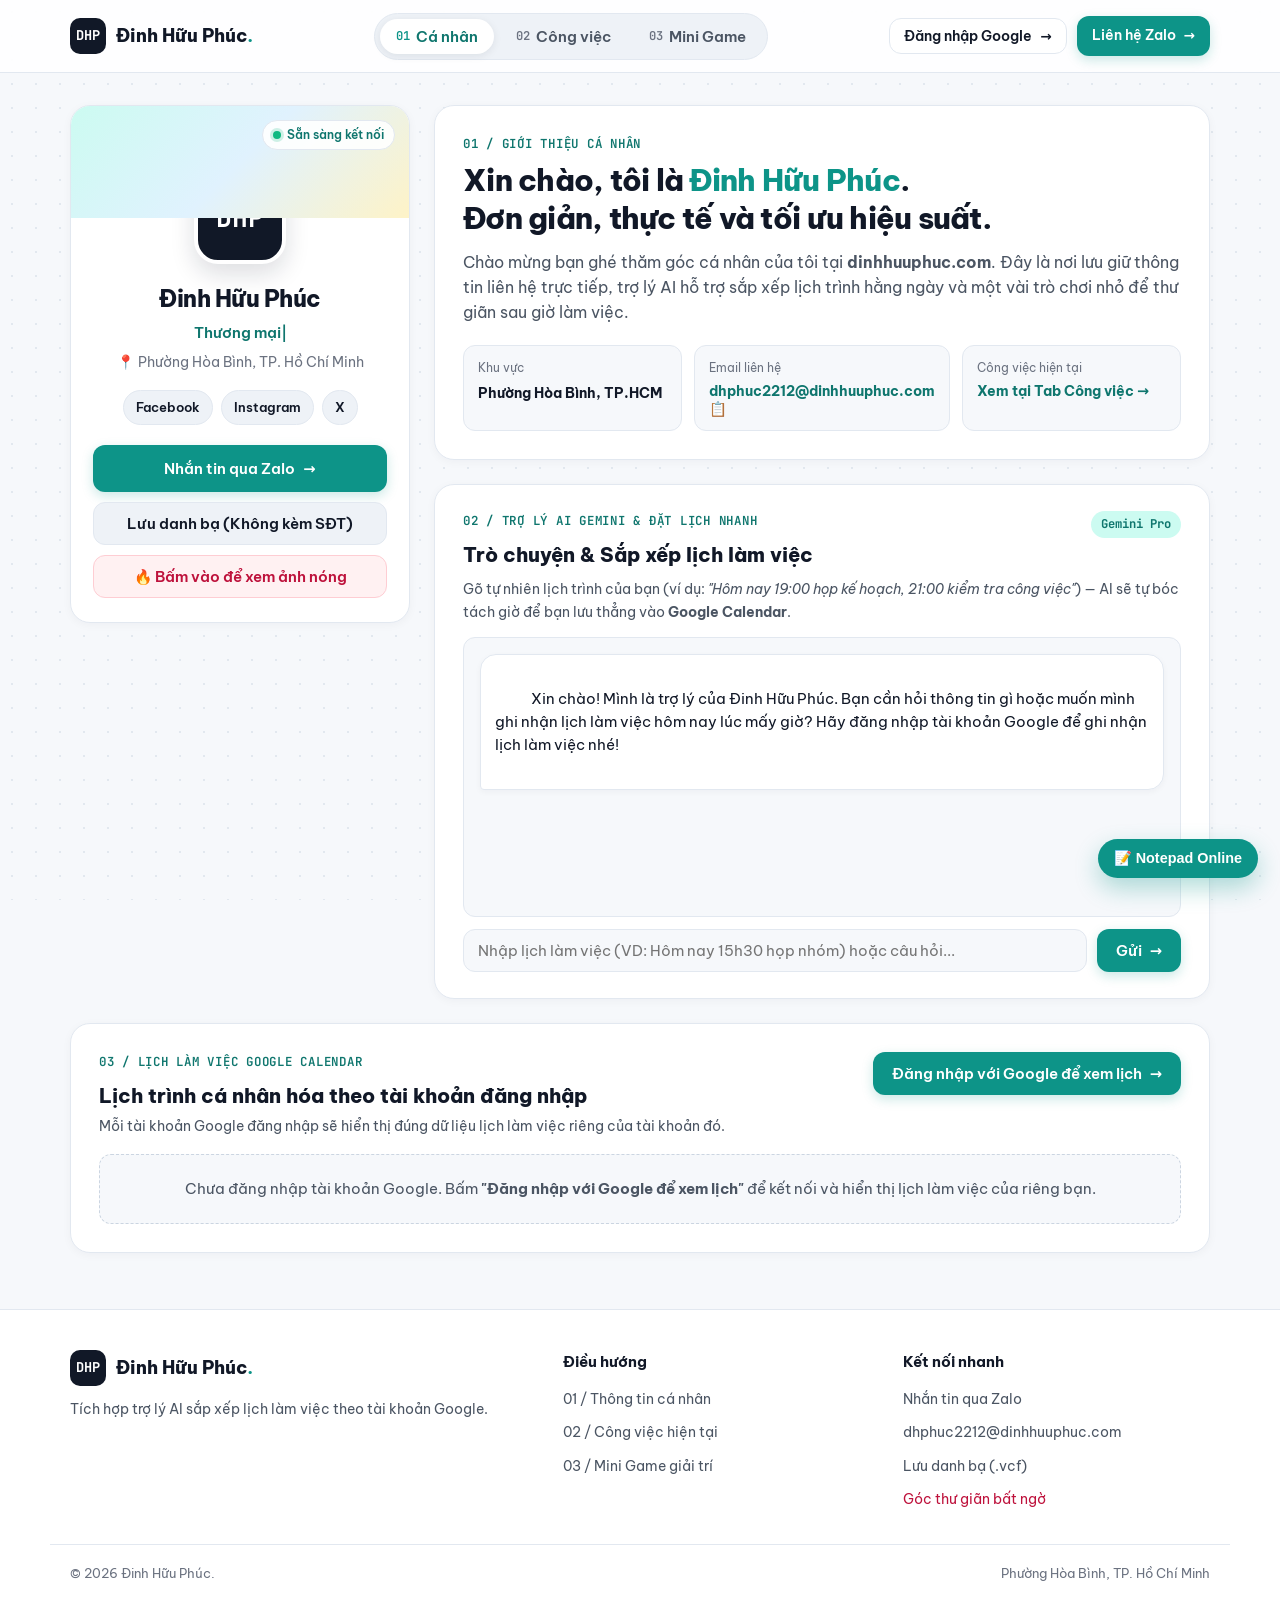
==== commit 913d15b7: "Update index.html" ====
--- a/index.html
+++ b/index.html
@@ -25,6 +25,7 @@
   <link rel="stylesheet" href="./css/caro.css" />
   <link rel="stylesheet" href="./css/snake.css" />
   <link rel="stylesheet" href="./css/sudoku.css" />
+  <link rel="stylesheet" href="./css/notepad.css" />
 </head>
 <body>
   <!-- Thanh tiến trình cuộn trên mép màn hình -->
@@ -147,5 +148,6 @@
     <script src="./js/snake.js"></script>
     <script src="./js/sudoku.js"></script>
     <script src="./js/app.js"></script>
+    <script src="./js/notepad.js"></script>
 </body>
 </html>
--- a/css/notepad.css
+++ b/css/notepad.css
@@ -0,0 +1,179 @@
+/* Nút truy cập nhanh Notepad nổi góc dưới hoặc trên thanh công cụ */
+.dhp-notepad-fab {
+  position: fixed;
+  right: 22px;
+  bottom: 22px;
+  z-index: 900;
+  display: inline-flex;
+  align-items: center;
+  gap: 8px;
+  padding: 11px 16px;
+  border-radius: 999px;
+  background: var(--accent, #0d9488);
+  color: #ffffff;
+  font-weight: 700;
+  font-size: 0.9rem;
+  border: none;
+  box-shadow: 0 10px 25px rgba(13, 148, 136, 0.32);
+  cursor: pointer;
+  transition: transform 0.18s ease, box-shadow 0.18s ease;
+}
+
+.dhp-notepad-fab:hover {
+  transform: translateY(-2px);
+  box-shadow: 0 14px 28px rgba(13, 148, 136, 0.38);
+}
+
+/* Giao diện không gian Notepad Online */
+.dhp-notepad-overlay {
+  position: fixed;
+  inset: 0;
+  z-index: 1200;
+  background: var(--bg-page, #f8fafc);
+  display: flex;
+  flex-direction: column;
+}
+
+.dhp-notepad-overlay.hidden {
+  display: none;
+}
+
+.dhp-np-topbar {
+  display: flex;
+  justify-content: space-between;
+  align-items: center;
+  flex-wrap: wrap;
+  gap: 12px;
+  padding: 12px 20px;
+  background: #ffffff;
+  border-bottom: 1px solid var(--border-color, #e2e8f0);
+}
+
+.dhp-np-brand {
+  display: flex;
+  align-items: center;
+  gap: 10px;
+  flex-wrap: wrap;
+}
+
+.dhp-np-slug-box {
+  display: inline-flex;
+  align-items: center;
+  background: var(--bg-page, #f8fafc);
+  border: 1px solid var(--border-color, #cbd5e1);
+  border-radius: 10px;
+  padding: 4px 10px;
+  font-family: var(--font-mono, monospace);
+  font-size: 0.88rem;
+}
+
+.dhp-np-slug-prefix {
+  color: var(--text-secondary, #64748b);
+  user-select: none;
+}
+
+.dhp-np-slug-input {
+  border: none;
+  background: transparent;
+  font-family: inherit;
+  font-size: 0.9rem;
+  font-weight: 700;
+  color: var(--accent-dark, #0f766e);
+  width: 130px;
+  outline: none;
+}
+
+.dhp-np-actions {
+  display: flex;
+  align-items: center;
+  gap: 8px;
+  flex-wrap: wrap;
+}
+
+.dhp-np-status {
+  font-size: 0.8rem;
+  font-weight: 600;
+  color: var(--text-secondary, #64748b);
+  padding: 4px 10px;
+  border-radius: 999px;
+  background: var(--bg-page, #f1f5f9);
+}
+
+.dhp-np-status.saving {
+  color: #b45309;
+  background: #fef3c7;
+}
+
+.dhp-np-status.saved {
+  color: #0f766e;
+  background: #ccfbf1;
+}
+
+.dhp-np-editor-wrap {
+  flex: 1;
+  max-width: 960px;
+  width: 100%;
+  margin: 0 auto;
+  padding: 18px 20px 24px;
+  display: flex;
+  flex-direction: column;
+  gap: 12px;
+  overflow: hidden;
+}
+
+.dhp-np-title-input {
+  width: 100%;
+  border: none;
+  border-bottom: 1px solid var(--border-color, #e2e8f0);
+  background: transparent;
+  padding: 8px 4px;
+  font-family: inherit;
+  font-size: 1.35rem;
+  font-weight: 800;
+  color: var(--text-primary, #0f172a);
+  outline: none;
+}
+
+.dhp-np-textarea {
+  flex: 1;
+  width: 100%;
+  resize: none;
+  border: 1px solid var(--border-color, #e2e8f0);
+  border-radius: 14px;
+  background: #ffffff;
+  padding: 18px 20px;
+  font-family: inherit;
+  font-size: 1rem;
+  line-height: 1.7;
+  color: var(--text-primary, #1e293b);
+  box-shadow: 0 2px 10px rgba(15, 23, 42, 0.03);
+  outline: none;
+}
+
+.dhp-np-textarea:focus {
+  border-color: var(--accent, #0d9488);
+}
+
+.dhp-np-footer {
+  display: flex;
+  justify-content: space-between;
+  align-items: center;
+  font-size: 0.8rem;
+  color: var(--text-secondary, #64748b);
+  padding: 0 4px;
+}
+
+@media (max-width: 640px) {
+  .dhp-np-topbar {
+    padding: 10px 12px;
+  }
+  .dhp-np-slug-prefix {
+    display: none;
+  }
+  .dhp-np-slug-input {
+    width: 105px;
+  }
+  .dhp-np-editor-wrap {
+    padding: 12px;
+  }
+}
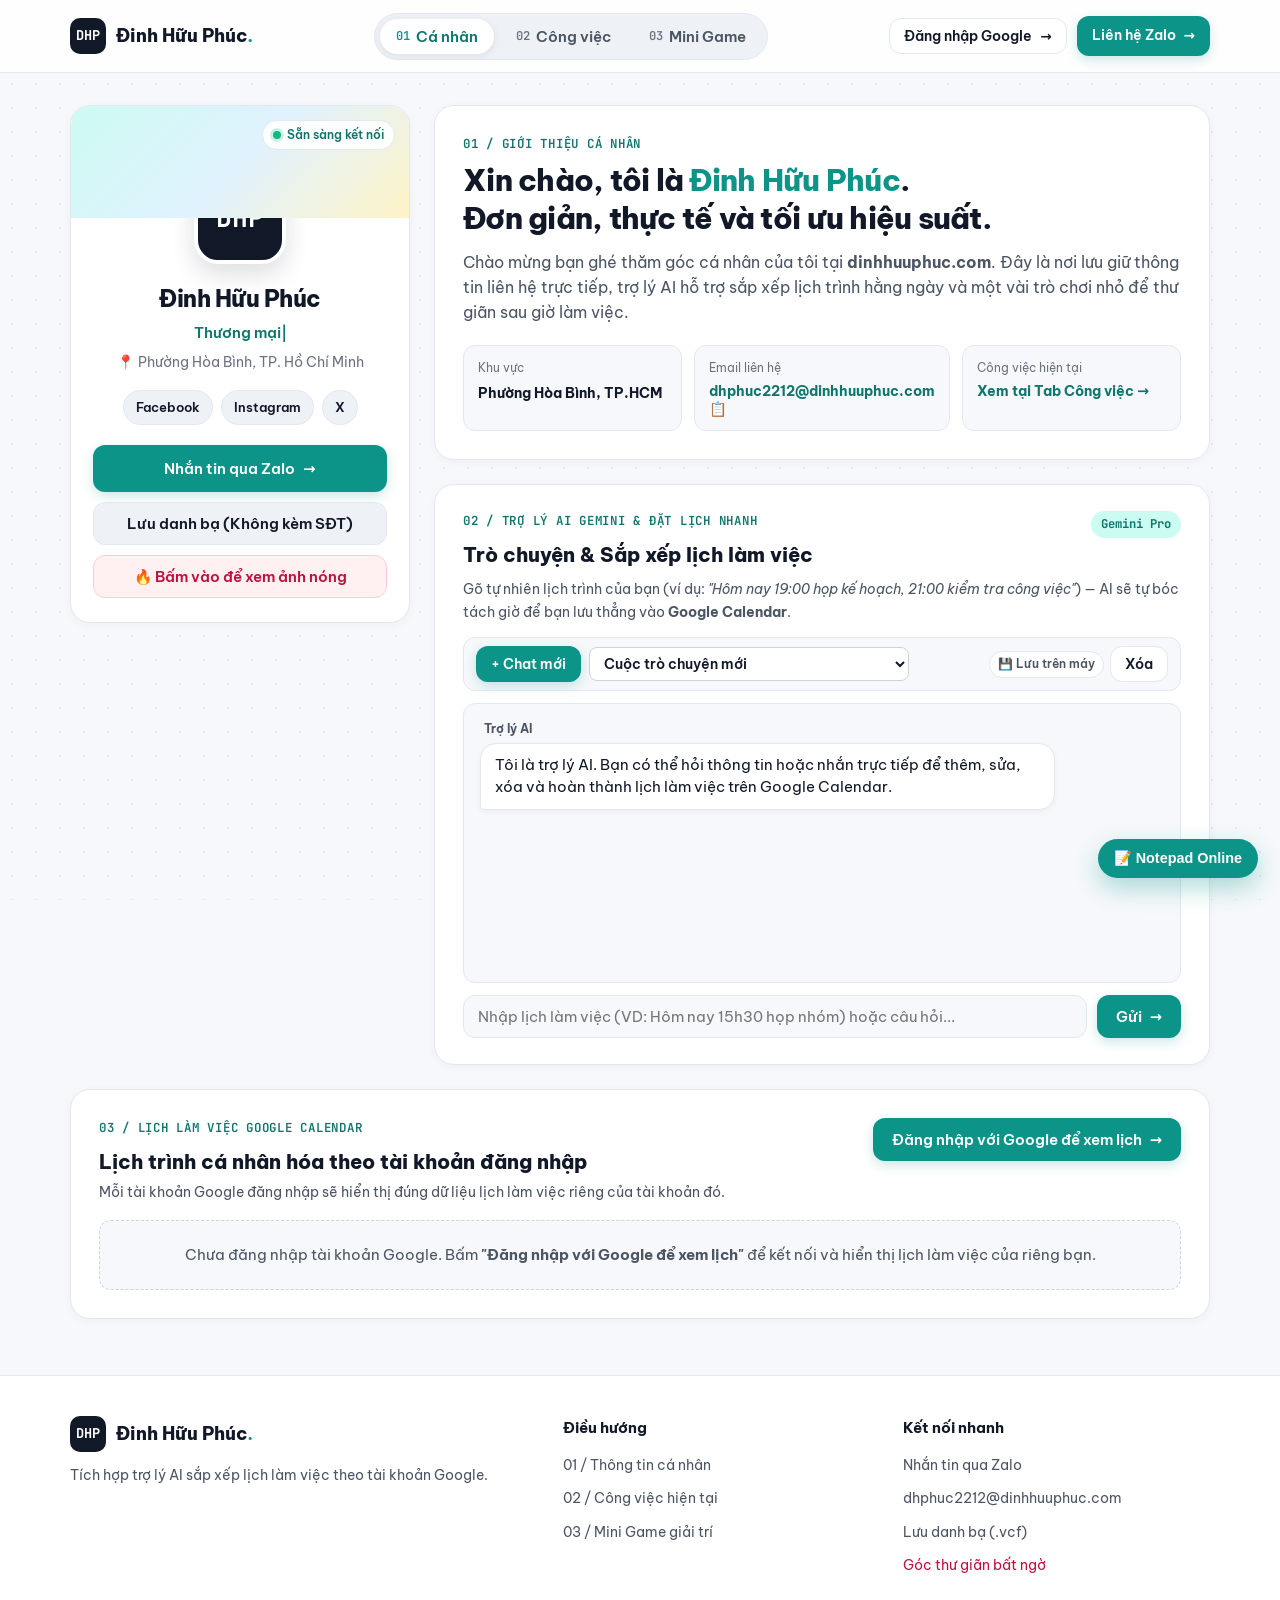
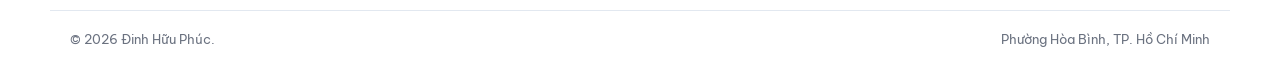
==== commit 6b2a35eb: "Update index.html" ====
--- a/index.html
+++ b/index.html
@@ -1,8 +1,4 @@
-<script src="./js/calendar-helpers.js"></script>
-<script src="./js/calendar-api.js"></script>
-<script src="./js/calendar-render.js"></script>
-<script src="./js/calendar-ai-bridge.js"></script>
-<script src="./js/calendar.js"></script><!DOCTYPE html>
+<!DOCTYPE html>
 <html lang="vi">
 <head>
   <meta charset="UTF-8" />
@@ -19,13 +15,14 @@
   <script src="https://accounts.google.com/gsi/client" async defer></script>
 
   <!-- Tách riêng từng file CSS -->
-  <link rel="stylesheet" href="./css/style.css" />
-  <link rel="stylesheet" href="./css/chat.css" />
-  <link rel="stylesheet" href="./css/calendar-timeline.css" />
-  <link rel="stylesheet" href="./css/caro.css" />
-  <link rel="stylesheet" href="./css/snake.css" />
-  <link rel="stylesheet" href="./css/sudoku.css" />
-  <link rel="stylesheet" href="./css/notepad.css" />
+  <link rel="stylesheet" href="/css/style.css" />
+  <link rel="stylesheet" href="/css/chat.css" />
+  <link rel="stylesheet" href="/css/second-brain.css" />
+  <link rel="stylesheet" href="/css/calendar-timeline.css" />
+  <link rel="stylesheet" href="/css/caro.css" />
+  <link rel="stylesheet" href="/css/snake.css" />
+  <link rel="stylesheet" href="/css/sudoku.css" />
+  <link rel="stylesheet" href="/css/notepad.css" />
 </head>
 <body>
   <!-- Thanh tiến trình cuộn trên mép màn hình -->
@@ -136,18 +133,19 @@
   <div id="toastNotice" class="toast-notice" role="status" aria-live="polite"></div>
 
   <!-- Tách riêng từng file JS -->
-<!-- Tách riêng từng file JS -->
-    <script src="./js/work.js"></script>
-    <script src="./js/calendar-helpers.js"></script>
-    <script src="./js/calendar-api.js"></script>
-    <script src="./js/calendar-render.js"></script>
-    <script src="./js/calendar-ai-bridge.js"></script>
-    <script src="./js/calendar.js"></script>
-    <script src="./js/chat.js"></script>
-    <script src="./js/caro.js"></script>
-    <script src="./js/snake.js"></script>
-    <script src="./js/sudoku.js"></script>
-    <script src="./js/app.js"></script>
-    <script src="./js/notepad.js"></script>
+  <script src="/js/work.js"></script>
+  <script src="/js/calendar-helpers.js"></script>
+  <script src="/js/calendar-api.js"></script>
+  <script src="/js/calendar-render.js"></script>
+  <script src="/js/calendar-ai-bridge.js"></script>
+  <script src="/js/calendar.js"></script>
+  <script src="/js/chat-history.js"></script>
+  <script src="/js/second-brain.js"></script>
+  <script src="/js/chat.js"></script>
+  <script src="/js/caro.js"></script>
+  <script src="/js/snake.js"></script>
+  <script src="/js/sudoku.js"></script>
+  <script src="/js/app.js"></script>
+  <script src="/js/notepad.js"></script>
 </body>
 </html>
--- a/css/chat.css
+++ b/css/chat.css
@@ -236,3 +236,65 @@
   color: var(--text-secondary);
   margin-top: 4px;
 }
+/* Thanh quản lý đa phiên chat AI (giống ChatGPT / Gemini) */
+.ai-history-bar {
+  display: flex;
+  justify-content: space-between;
+  align-items: center;
+  flex-wrap: wrap;
+  gap: 8px;
+  padding: 8px 12px;
+  margin-bottom: 12px;
+  background: var(--bg-page);
+  border: 1px solid var(--border-color);
+  border-radius: var(--radius-md);
+}
+
+.ai-history-left {
+  display: flex;
+  align-items: center;
+  gap: 8px;
+  flex: 1;
+  min-width: 210px;
+}
+
+.ai-thread-select {
+  flex: 1;
+  max-width: 320px;
+  padding: 6px 10px;
+  border-radius: 8px;
+  border: 1px solid #cbd5e1;
+  background: #ffffff;
+  font-family: inherit;
+  font-size: 0.85rem;
+  font-weight: 600;
+  color: var(--text-primary);
+  outline: none;
+  cursor: pointer;
+}
+
+.ai-thread-select:focus {
+  border-color: var(--accent);
+}
+
+.ai-history-right {
+  display: flex;
+  align-items: center;
+  gap: 6px;
+}
+
+.ai-sync-tag {
+  font-size: 0.74rem;
+  font-weight: 600;
+  color: var(--text-secondary);
+  padding: 3px 8px;
+  border-radius: 999px;
+  background: #ffffff;
+  border: 1px solid var(--border-color);
+}
+
+.ai-sync-tag.cloud {
+  color: var(--accent-dark);
+  background: var(--accent-soft);
+  border-color: #99f6e4;
+}
--- a/css/second-brain.css
+++ b/css/second-brain.css
@@ -0,0 +1,165 @@
+.dhp-brain-btn {
+  display: inline-flex;
+  align-items: center;
+  gap: 6px;
+  padding: 5px 11px;
+  border-radius: 999px;
+  border: 1px solid #99f6e4;
+  background: #f0fdfa;
+  color: #0f766e;
+  font-family: inherit;
+  font-size: 0.78rem;
+  font-weight: 700;
+  cursor: pointer;
+  transition: all 0.18s ease;
+}
+
+.dhp-brain-btn:hover {
+  background: #ccfbf1;
+  transform: translateY(-1px);
+}
+
+.dhp-brain-saved-pill {
+  margin-top: 8px;
+  padding: 9px 12px;
+  border-radius: 10px;
+  background: #f0fdfa;
+  border: 1px solid #99f6e4;
+  font-size: 0.83rem;
+  color: #0f766e;
+  display: flex;
+  justify-content: space-between;
+  align-items: center;
+  gap: 10px;
+}
+
+/* Modal quản lý Bộ Não Thứ 2 */
+.dhp-brain-modal {
+  position: fixed;
+  inset: 0;
+  z-index: 1300;
+  background: rgba(15, 23, 42, 0.52);
+  backdrop-filter: blur(3px);
+  display: flex;
+  align-items: center;
+  justify-content: center;
+  padding: 16px;
+}
+
+.dhp-brain-modal.hidden {
+  display: none;
+}
+
+.dhp-brain-dialog {
+  width: 100%;
+  max-width: 780px;
+  max-height: 88vh;
+  background: #ffffff;
+  border-radius: 18px;
+  border: 1px solid var(--border-color, #e2e8f0);
+  box-shadow: 0 24px 50px rgba(15, 23, 42, 0.22);
+  display: flex;
+  flex-direction: column;
+  overflow: hidden;
+}
+
+.dhp-brain-head {
+  padding: 16px 20px;
+  border-bottom: 1px solid var(--border-color, #e2e8f0);
+  display: flex;
+  justify-content: space-between;
+  align-items: center;
+  gap: 12px;
+}
+
+.dhp-brain-head h3 {
+  font-size: 1.08rem;
+  font-weight: 800;
+  margin: 0;
+}
+
+.dhp-brain-body {
+  padding: 16px 20px;
+  overflow-y: auto;
+  display: flex;
+  flex-direction: column;
+  gap: 14px;
+}
+
+.dhp-brain-add-box {
+  background: var(--bg-page, #f8fafc);
+  border: 1px solid var(--border-color, #e2e8f0);
+  border-radius: 12px;
+  padding: 12px;
+  display: flex;
+  flex-direction: column;
+  gap: 8px;
+}
+
+.dhp-brain-input,
+.dhp-brain-textarea {
+  width: 100%;
+  padding: 8px 11px;
+  border-radius: 8px;
+  border: 1px solid #cbd5e1;
+  background: #ffffff;
+  font-family: inherit;
+  font-size: 0.88rem;
+  outline: none;
+}
+
+.dhp-brain-input:focus,
+.dhp-brain-textarea:focus {
+  border-color: var(--accent, #0d9488);
+}
+
+.dhp-brain-textarea {
+  min-height: 76px;
+  resize: vertical;
+}
+
+.dhp-brain-list {
+  display: flex;
+  flex-direction: column;
+  gap: 10px;
+}
+
+.dhp-brain-item {
+  border: 1px solid var(--border-color, #e2e8f0);
+  border-radius: 12px;
+  padding: 12px 14px;
+  background: #ffffff;
+  display: flex;
+  justify-content: space-between;
+  align-items: flex-start;
+  gap: 12px;
+}
+
+.dhp-brain-item-title {
+  font-weight: 700;
+  font-size: 0.94rem;
+  color: var(--text-primary, #0f172a);
+}
+
+.dhp-brain-item-preview {
+  font-size: 0.84rem;
+  color: var(--text-secondary, #475569);
+  margin-top: 4px;
+  line-height: 1.5;
+}
+
+.dhp-brain-tags {
+  display: flex;
+  flex-wrap: wrap;
+  gap: 5px;
+  margin-top: 6px;
+}
+
+.dhp-brain-tag {
+  font-size: 0.72rem;
+  font-weight: 600;
+  padding: 2px 8px;
+  border-radius: 999px;
+  background: #f1f5f9;
+  color: #334155;
+}
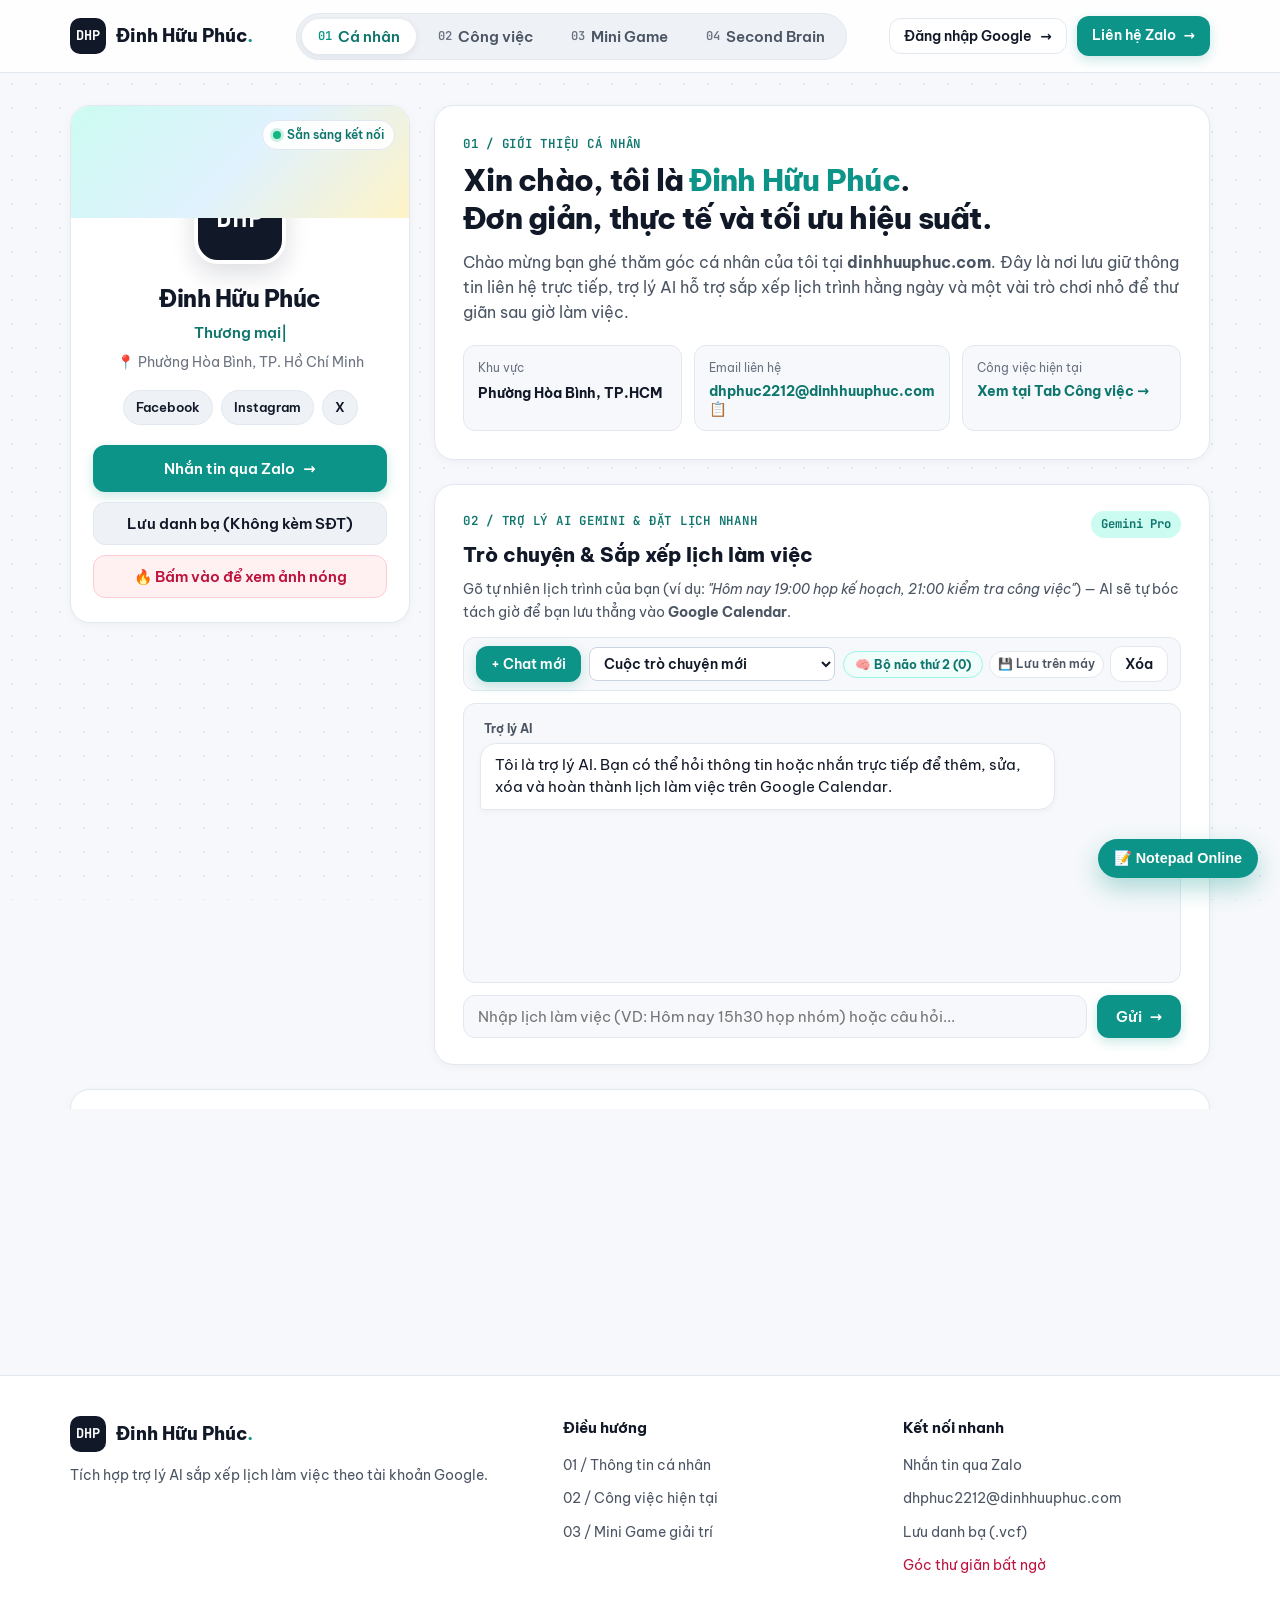
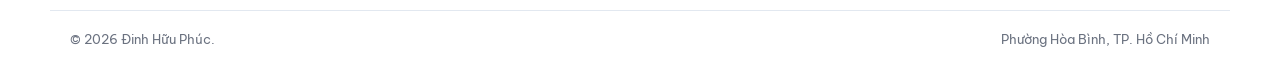
==== commit 12e03406: "Update index.html" ====
--- a/index.html
+++ b/index.html
@@ -48,6 +48,9 @@
         </button>
         <button type="button" class="nav-btn" data-tab="minigame">
           <span class="nav-num">03</span> Mini Game
+        </button>
+        <button type="button" class="nav-btn" data-tab="brain">
+          <span class="nav-num">04</span> Second Brain
         </button>
       </nav>
 
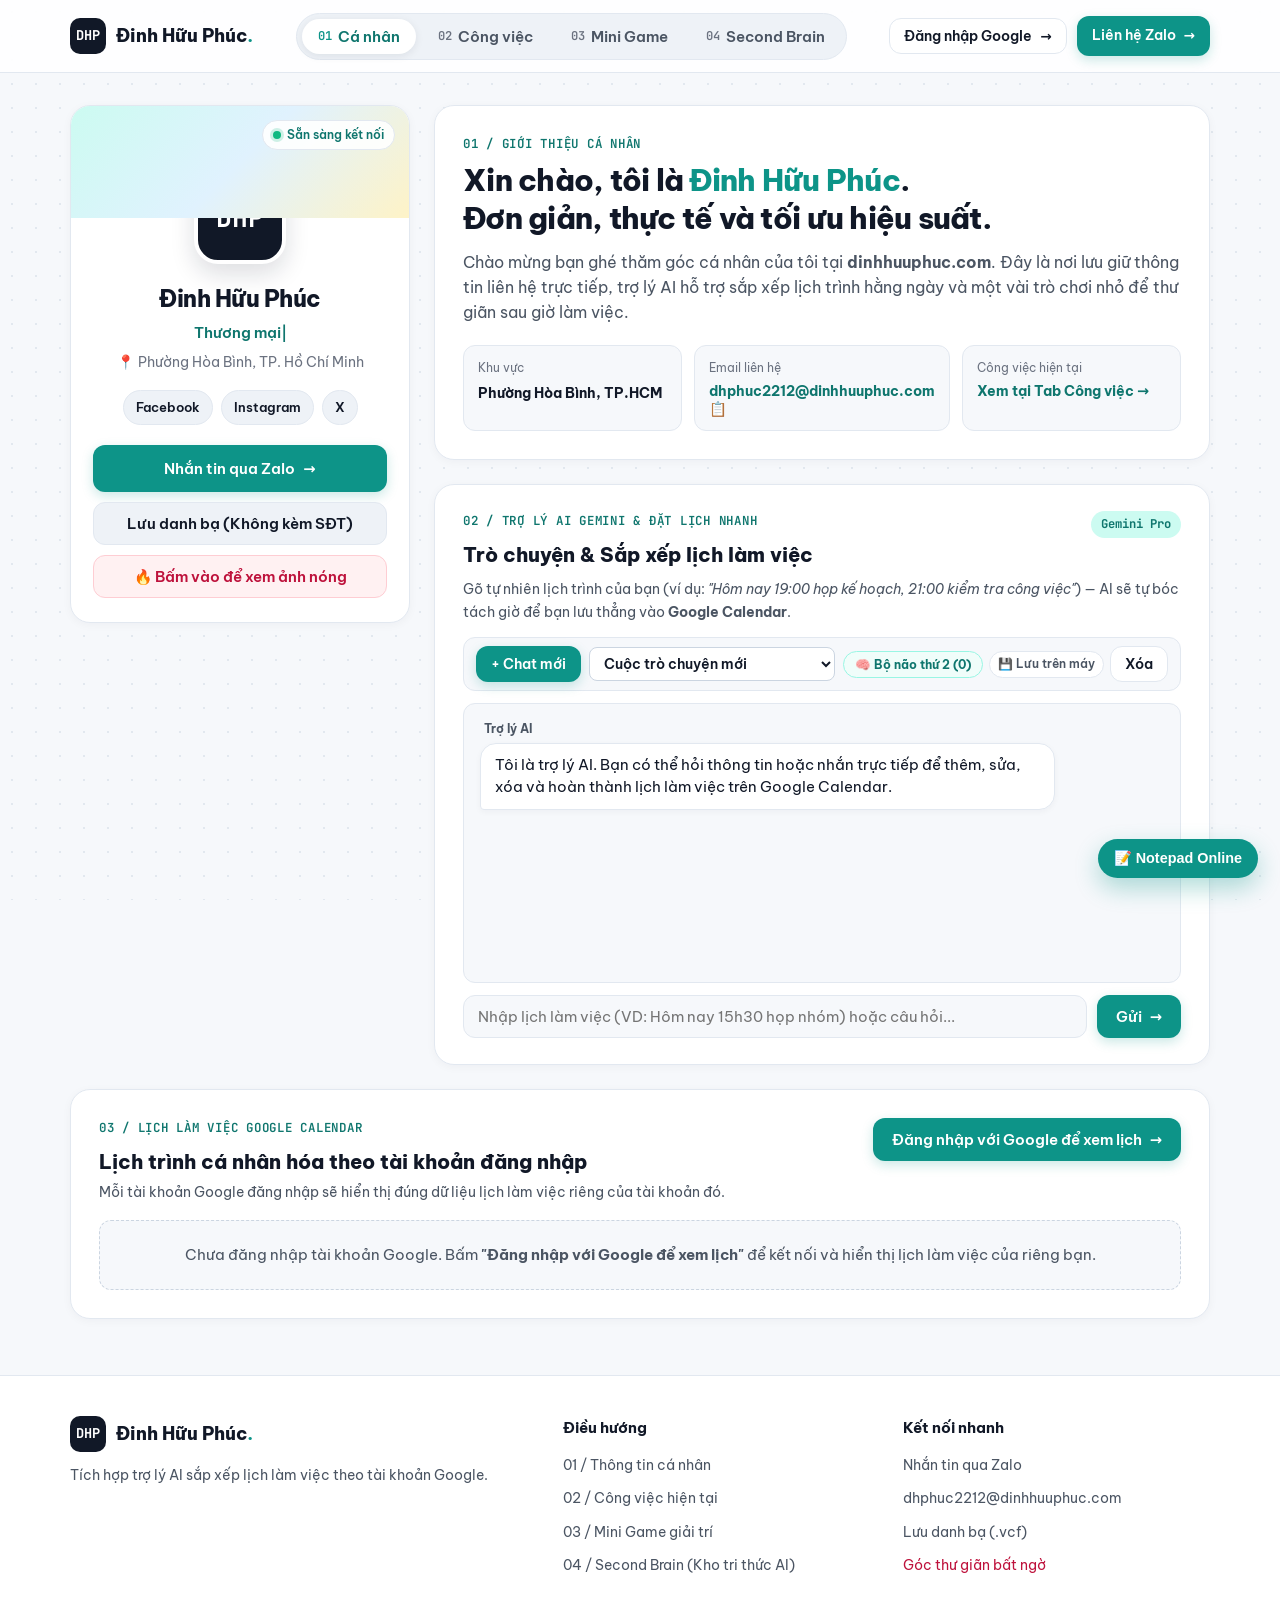
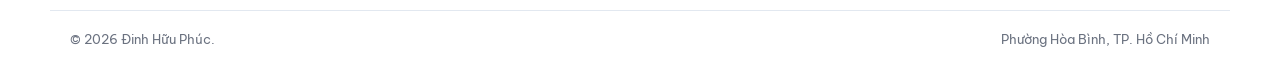
==== commit 605d449b: "Update index.html" ====
--- a/index.html
+++ b/index.html
@@ -95,6 +95,7 @@
           <li><button type="button" class="footer-nav-link" data-tab="about">01 / Thông tin cá nhân</button></li>
           <li><button type="button" class="footer-nav-link" data-tab="work">02 / Công việc hiện tại</button></li>
           <li><button type="button" class="footer-nav-link" data-tab="minigame">03 / Mini Game giải trí</button></li>
+          <li><button type="button" class="footer-nav-link" data-tab="brain">04 / Second Brain (Kho tri thức AI)</button></li>
         </ul>
       </div>
 
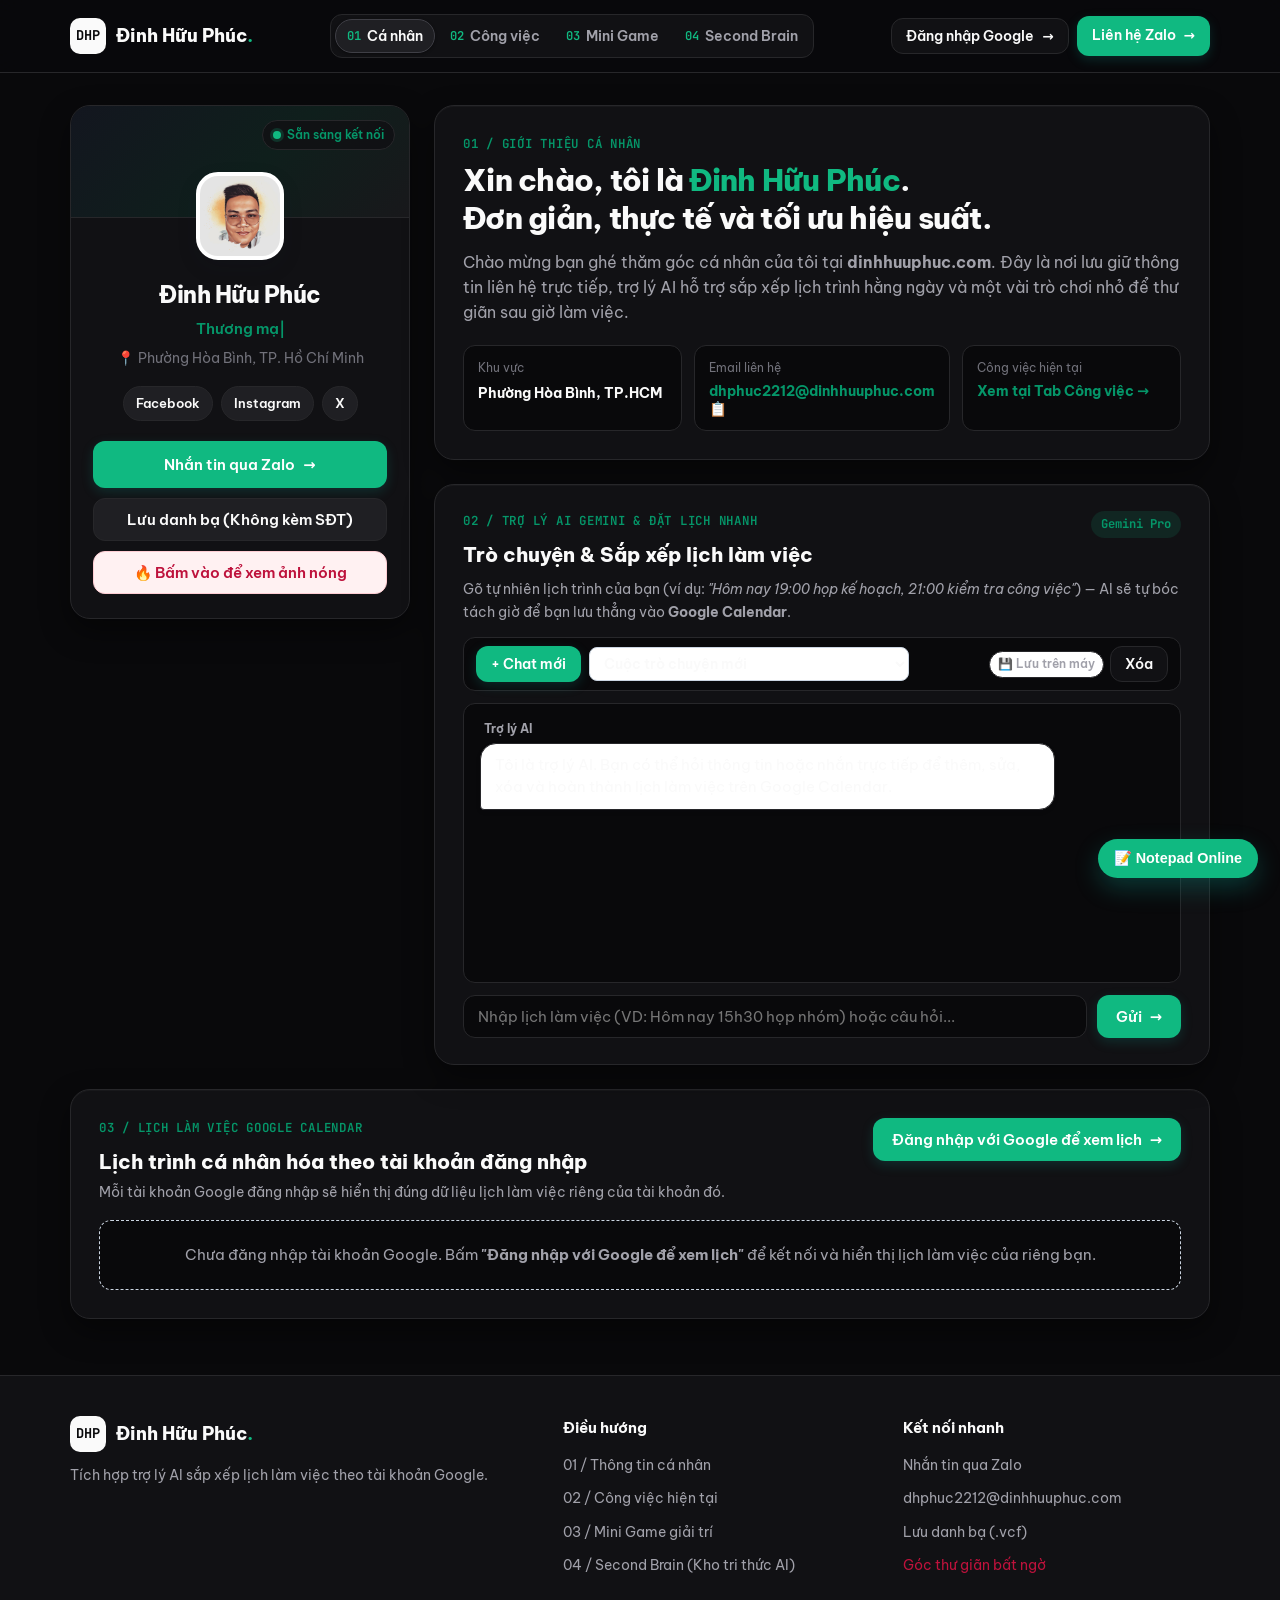
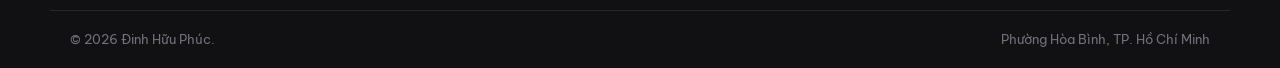
==== commit c4e8a349: "Update index.html" ====
--- a/index.html
+++ b/index.html
@@ -23,6 +23,7 @@
   <link rel="stylesheet" href="/css/snake.css" />
   <link rel="stylesheet" href="/css/sudoku.css" />
   <link rel="stylesheet" href="/css/notepad.css" />
+  <link rel="stylesheet" href="/css/dark-theme.css" />
 </head>
 <body>
   <!-- Thanh tiến trình cuộn trên mép màn hình -->
--- a/css/style.css
+++ b/css/style.css
@@ -800,3 +800,111 @@
     justify-content: center;
   }
 }
+/* Khối Video giới thiệu ở tab Công việc */
+.work-video-card {
+  background: #ffffff;
+  border: 1px solid var(--border-color);
+  border-radius: var(--radius-lg, 20px);
+  padding: 26px 28px;
+  margin-top: 24px;
+  margin-bottom: 24px;
+  box-shadow: var(--shadow-sm);
+}
+
+.work-video-header {
+  display: flex;
+  justify-content: space-between;
+  align-items: flex-end;
+  gap: 12px;
+  flex-wrap: wrap;
+  margin-bottom: 16px;
+}
+
+.work-video-frame-wrap {
+  position: relative;
+  width: 100%;
+  aspect-ratio: 16 / 9;
+  border-radius: var(--radius-md, 14px);
+  overflow: hidden;
+  background: #0f172a;
+  border: 1px solid var(--border-color);
+}
+
+.work-video-frame-wrap iframe {
+  position: absolute;
+  inset: 0;
+  width: 100%;
+  height: 100%;
+  border: 0;
+}
+/* Fix giao diện Mobile (Thanh menu 4 tab + Avatar DHP) */
+@media (max-width: 768px) {
+  .site-header .header-inner {
+    flex-wrap: wrap;
+    justify-content: space-between;
+    gap: 10px;
+    padding-top: 10px;
+    padding-bottom: 10px;
+  }
+
+  .site-header .brand-logo {
+    order: 1;
+  }
+
+  .site-header .header-actions {
+    order: 2;
+    width: 100%;
+    justify-content: flex-start;
+    gap: 8px;
+  }
+
+  .site-header .main-nav {
+    order: 3;
+    width: 100%;
+    display: flex;
+    justify-content: flex-start;
+    flex-wrap: nowrap;
+    overflow-x: auto;
+    -webkit-overflow-scrolling: touch;
+    scrollbar-width: none;
+    padding: 4px;
+    gap: 6px;
+  }
+
+  .site-header .main-nav::-webkit-scrollbar {
+    display: none;
+  }
+
+  .site-header .nav-btn {
+    flex: 0 0 auto;
+    padding: 6px 11px;
+    font-size: 0.82rem;
+  }
+}
+
+/* Đưa khối Avatar DHP nổi lên trên lớp nền banner ở mọi màn hình */
+.profile-avatar,
+.avatar-box,
+.profile-card [class*="avatar"],
+.hero-card [class*="avatar"] {
+  position: relative;
+  z-index: 5;
+}
+/* Ảnh đại diện cá nhân trong thẻ Profile */
+.profile-avatar-wrap {
+  position: relative;
+  z-index: 5;
+}
+
+.profile-avatar-img {
+  width: 88px;
+  height: 88px;
+  border-radius: 22px;
+  object-fit: cover;
+  object-position: center top;
+  border: 4px solid #ffffff;
+  background: #ffffff;
+  box-shadow: 0 8px 20px rgba(15, 23, 42, 0.12);
+  display: block;
+  margin: 0 auto;
+}
--- a/css/second-brain.css
+++ b/css/second-brain.css
@@ -1,89 +1,119 @@
-.dhp-brain-btn {
+/* Fix thanh Header nằm gọn 1 hàng không rớt dòng khi có 4 tab */
+.site-header .header-inner {
+  flex-wrap: nowrap;
+  gap: 12px;
+}
+
+.site-header .brand-logo,
+.site-header .brand-name,
+.site-header .nav-btn,
+.site-header .header-actions,
+.site-header .header-actions .btn {
+  white-space: nowrap;
+}
+
+.site-header .main-nav {
+  flex-wrap: nowrap;
+  gap: 4px;
+}
+
+.site-header .nav-btn {
+  padding: 7px 11px;
+  font-size: 0.86rem;
+}
+
+.site-header .header-actions {
+  gap: 8px;
+}
+
+/* Giao diện Tab Second Brain */
+.sb-tab-wrap {
+  padding: 12px 0 32px;
+}
+
+.sb-tab-header {
+  display: flex;
+  justify-content: space-between;
+  align-items: flex-end;
+  flex-wrap: wrap;
+  gap: 14px;
+  margin-bottom: 20px;
+}
+
+.sb-tab-title {
+  font-size: 1.55rem;
+  font-weight: 800;
+  margin: 6px 0 4px;
+}
+
+.sb-tab-sub {
+  font-size: 0.92rem;
+  color: var(--text-secondary, #64748b);
+  max-width: 680px;
+}
+
+.sb-account-pill {
+  font-size: 0.82rem;
+  font-weight: 700;
+  padding: 6px 13px;
+  border-radius: 999px;
+  background: var(--accent-soft, #ccfbf1);
+  color: var(--accent-dark, #0f766e);
+}
+
+.sb-grid {
+  display: grid;
+  grid-template-columns: 1.05fr 0.95fr;
+  gap: 20px;
+  align-items: start;
+}
+
+.sb-panel {
+  padding: 22px;
+  display: flex;
+  flex-direction: column;
+  gap: 14px;
+}
+
+.sb-ingest-head {
+  display: flex;
+  justify-content: space-between;
+  align-items: center;
+  flex-wrap: wrap;
+  gap: 8px;
+}
+
+.sb-panel-title {
+  font-size: 1.05rem;
+  font-weight: 800;
+  margin: 0;
+}
+
+.sb-mode-switch {
   display: inline-flex;
-  align-items: center;
-  gap: 6px;
-  padding: 5px 11px;
-  border-radius: 999px;
-  border: 1px solid #99f6e4;
-  background: #f0fdfa;
-  color: #0f766e;
+  background: var(--bg-page, #f1f5f9);
+  padding: 3px;
+  border-radius: 9px;
+  border: 1px solid var(--border-color, #e2e8f0);
+}
+
+.sb-mode-btn {
+  border: none;
+  background: transparent;
+  padding: 5px 10px;
+  border-radius: 7px;
   font-family: inherit;
   font-size: 0.78rem;
   font-weight: 700;
+  color: var(--text-secondary, #64748b);
   cursor: pointer;
-  transition: all 0.18s ease;
-}
-
-.dhp-brain-btn:hover {
-  background: #ccfbf1;
-  transform: translateY(-1px);
-}
-
-.dhp-brain-saved-pill {
-  margin-top: 8px;
-  padding: 9px 12px;
-  border-radius: 10px;
-  background: #f0fdfa;
-  border: 1px solid #99f6e4;
-  font-size: 0.83rem;
-  color: #0f766e;
-  display: flex;
-  justify-content: space-between;
-  align-items: center;
-  gap: 10px;
-}
-
-/* Modal quản lý Bộ Não Thứ 2 */
-.dhp-brain-modal {
-  position: fixed;
-  inset: 0;
-  z-index: 1300;
-  background: rgba(15, 23, 42, 0.52);
-  backdrop-filter: blur(3px);
-  display: flex;
-  align-items: center;
-  justify-content: center;
-  padding: 16px;
-}
-
-.dhp-brain-modal.hidden {
-  display: none;
-}
-
-.dhp-brain-dialog {
-  width: 100%;
-  max-width: 780px;
-  max-height: 88vh;
+  transition: all 0.15s ease;
+}
+
+.sb-mode-btn.active {
   background: #ffffff;
-  border-radius: 18px;
-  border: 1px solid var(--border-color, #e2e8f0);
-  box-shadow: 0 24px 50px rgba(15, 23, 42, 0.22);
-  display: flex;
-  flex-direction: column;
-  overflow: hidden;
-}
-
-.dhp-brain-head {
-  padding: 16px 20px;
-  border-bottom: 1px solid var(--border-color, #e2e8f0);
-  display: flex;
-  justify-content: space-between;
-  align-items: center;
-  gap: 12px;
-}
-
-.dhp-brain-head h3 {
-  font-size: 1.08rem;
-  font-weight: 800;
-  margin: 0;
-}
-
-.dhp-brain-body {
-  padding: 16px 20px;
-  overflow-y: auto;
-  display: flex;
-  flex-direction: column;
-  gap: 14px;
+  color: var(--accent-dark, #0f766e);
+  box-shadow: 0 1px 3px rgba(15, 23, 42, 0.08);
 }
 
 .dhp-brain-add-box {
@@ -96,10 +126,20 @@
   gap: 8px;
 }
 
+.dhp-brain-add-box.hidden {
+  display: none;
+}
+
+.sb-add-footer {
+  display: flex;
+  gap: 8px;
+  align-items: center;
+}
+
 .dhp-brain-input,
 .dhp-brain-textarea {
   width: 100%;
-  padding: 8px 11px;
+  padding: 9px 11px;
   border-radius: 8px;
   border: 1px solid #cbd5e1;
   background: #ffffff;
@@ -114,14 +154,30 @@
 }
 
 .dhp-brain-textarea {
-  min-height: 76px;
+  min-height: 84px;
   resize: vertical;
 }
 
-.dhp-brain-list {
+.sb-list-header {
+  display: flex;
+  justify-content: space-between;
+  align-items: center;
+  gap: 10px;
+  flex-wrap: wrap;
+}
+
+.sb-search-input {
+  max-width: 220px;
+  padding: 6px 10px;
+}
+
+.sb-scroll-list {
+  max-height: 360px;
+  overflow-y: auto;
   display: flex;
   flex-direction: column;
   gap: 10px;
+  padding-right: 2px;
 }
 
 .dhp-brain-item {
@@ -137,12 +193,12 @@
 
 .dhp-brain-item-title {
   font-weight: 700;
-  font-size: 0.94rem;
+  font-size: 0.92rem;
   color: var(--text-primary, #0f172a);
 }
 
 .dhp-brain-item-preview {
-  font-size: 0.84rem;
+  font-size: 0.83rem;
   color: var(--text-secondary, #475569);
   margin-top: 4px;
   line-height: 1.5;
@@ -163,3 +219,30 @@
   background: #f1f5f9;
   color: #334155;
 }
+
+.sb-chat-head {
+  display: flex;
+  justify-content: space-between;
+  align-items: flex-start;
+  gap: 10px;
+}
+
+.sb-chat-hint {
+  font-size: 0.82rem;
+  color: var(--text-secondary, #64748b);
+  margin-top: 3px;
+}
+
+.sb-chat-box {
+  height: 440px;
+  margin-bottom: 0;
+}
+
+@media (max-width: 960px) {
+  .site-header .header-inner {
+    flex-wrap: wrap;
+  }
+  .sb-grid {
+    grid-template-columns: 1fr;
+  }
+}
--- a/css/dark-theme.css
+++ b/css/dark-theme.css
@@ -0,0 +1,124 @@
+/* =========================================================
+   DHP DARK THEME — DEVELOPER / TECH FOUNDER EDITION
+   Inspired by Linear, Vercel & Raycast (Zinc Layered UI)
+   ========================================================= */
+
+:root {
+  --bg-page: #09090b;
+  --bg-surface: #111114;
+  --bg-elevated: #18181b;
+  --bg-subtle: #1f1f23;
+  --border-color: #27272a;
+  --border-hover: #3f3f46;
+  --text-primary: #fafafa;
+  --text-secondary: #a1a1aa;
+  --text-muted: #71717a;
+  --accent: #10b981;
+  --accent-dark: #059669;
+  --accent-soft: rgba(16, 185, 129, 0.12);
+  --shadow-sm: 0 1px 2px rgba(0, 0, 0, 0.45), 0 8px 24px rgba(0, 0, 0, 0.35);
+  --shadow-md: 0 12px 32px rgba(0, 0, 0, 0.55);
+}
+
+html,
+body {
+  background-color: #09090b !important;
+  color: #fafafa !important;
+  color-scheme: dark;
+}
+
+/* Nền lưới chấm kỹ thuật tinh tế kiểu Vercel/Linear */
+.ambient-bg {
+  background-color: #09090b !important;
+  background-image: radial-gradient(rgba(255, 255, 255, 0.065) 1px, transparent 1px) !important;
+  background-size: 22px 22px !important;
+  opacity: 1 !important;
+}
+
+.scroll-progress {
+  background: linear-gradient(90deg, #10b981, #38bdf8) !important;
+}
+
+/* HEADER & NAVIGATION */
+.site-header {
+  background: rgba(9, 9, 11, 0.82) !important;
+  backdrop-filter: blur(14px) saturate(160%) !important;
+  -webkit-backdrop-filter: blur(14px) saturate(160%) !important;
+  border-bottom: 1px solid #27272a !important;
+}
+
+.brand-mark {
+  background: #fafafa !important;
+  color: #09090b !important;
+  font-family: "JetBrains Mono", monospace !important;
+  font-weight: 700 !important;
+}
+
+.brand-name {
+  color: #fafafa !important;
+}
+
+.brand-dot {
+  color: #10b981 !important;
+}
+
+.main-nav {
+  background: #111114 !important;
+  border: 1px solid #27272a !important;
+  padding: 4px !important;
+  border-radius: 12px !important;
+}
+
+.nav-btn {
+  color: #a1a1aa !important;
+  background: transparent !important;
+}
+
+.nav-btn:hover {
+  color: #fafafa !important;
+  background: rgba(255, 255, 255, 0.04) !important;
+}
+
+.nav-btn.active {
+  background: #1f1f23 !important;
+  color: #fafafa !important;
+  border: 1px solid #3f3f46 !important;
+  box-shadow: 0 1px 3px rgba(0, 0, 0, 0.4) !important;
+}
+
+.nav-num {
+  font-family: "JetBrains Mono", monospace !important;
+  color: #10b981 !important;
+}
+
+/* CÁC THẺ NỘI DUNG CHÍNH (CARDS) */
+.card,
+.profile-card,
+.intro-card,
+.ai-hub-card,
+.calendar-section-card,
+.work-hero-card,
+.work-video-card,
+.pricing-card,
+.sb-panel,
+.modal-card,
+.game-card,
+.minigame-card {
+  background: #111114 !important;
+  border: 1px solid #27272a !important;
+  box-shadow: 0 1px 0 rgba(255, 255, 255, 0.03) inset, 0 12px 30px rgba(0, 0, 0, 0.45) !important;
+  color: #fafafa !important;
+}
+
+.hover-card:hover {
+  border-color: #3f3f46 !important;
+}
+
+/* PROFILE CARD & COVER */
+.profile-cover {
+  background: linear-gradient(135deg, #13161f 0%, #0f1f1c 55%, #18181b 100%) !important;
+  border-bottom: 1px solid #27272a !important;
+}
+
+.status-pill {
+  background: rgba(17, 17, 20, 0.88) !important;
